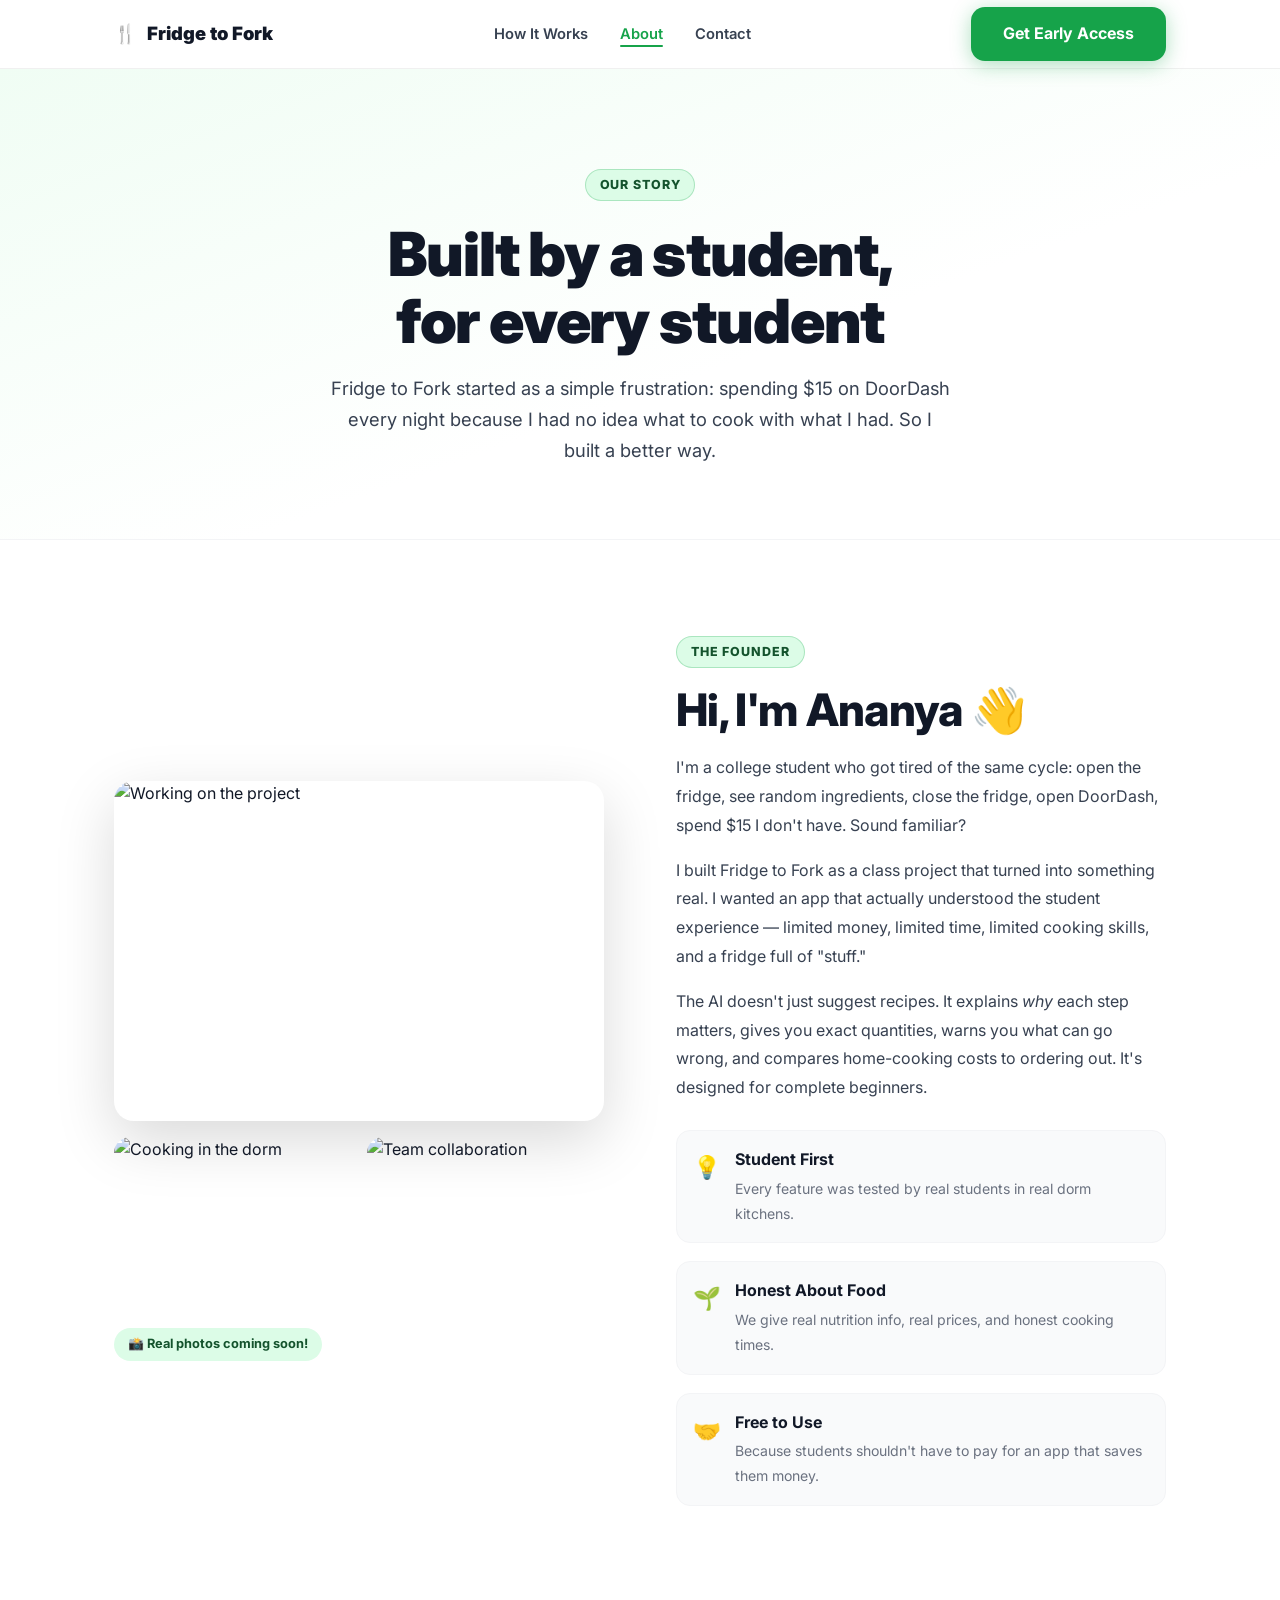
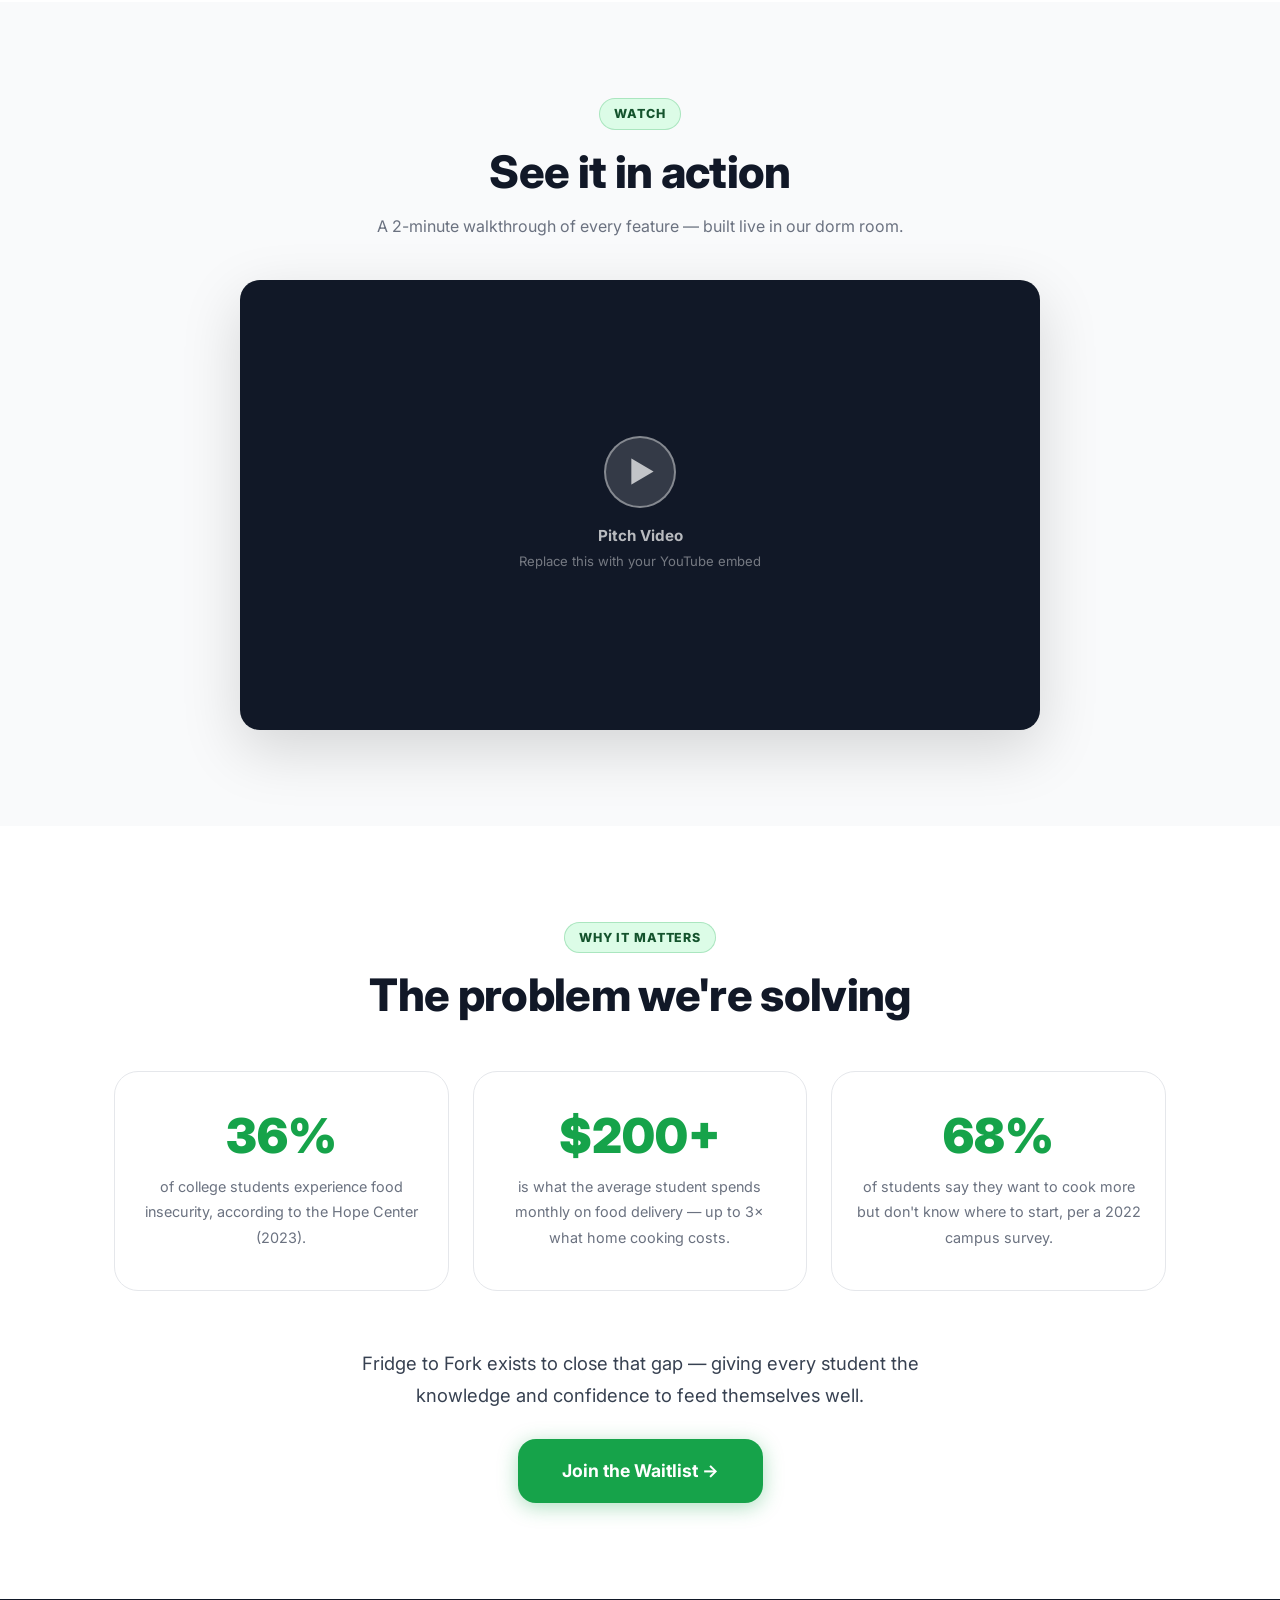
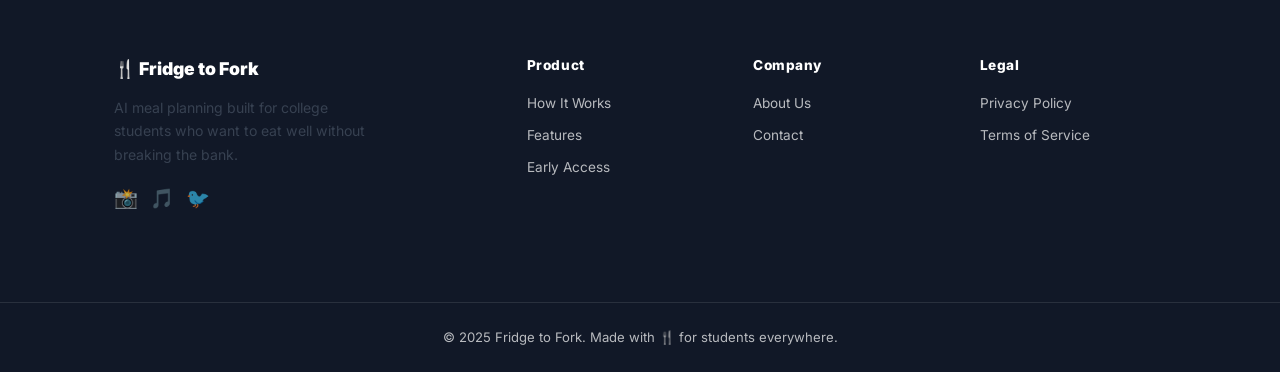
==== about.html @ a8fdd5b1 "Add files via upload" ====
<!DOCTYPE html>
<html lang="en">
<head>
  <meta charset="UTF-8" />
  <meta name="viewport" content="width=device-width, initial-scale=1.0" />
  <title>About — Fridge to Fork</title>
  <meta name="description" content="Meet the student behind Fridge to Fork — the AI meal planner built out of necessity." />
  <link rel="preconnect" href="https://fonts.googleapis.com" />
  <link rel="preconnect" href="https://fonts.gstatic.com" crossorigin />
  <link href="https://fonts.googleapis.com/css2?family=Inter:wght@400;500;600;700;800;900&display=swap" rel="stylesheet" />
  <link rel="stylesheet" href="styles.css" />
</head>
<body>

  <!-- ── Navigation ── -->
  <nav class="nav" id="nav">
    <div class="container nav-inner">
      <a href="index.html" class="nav-logo">
        🍴 <span>Fridge to Fork</span>
      </a>
      <ul class="nav-links">
        <li><a href="how-it-works.html">How It Works</a></li>
        <li><a href="about.html" class="active">About</a></li>
        <li><a href="contact.html">Contact</a></li>
      </ul>
      <a href="index.html#waitlist" class="btn btn-primary nav-cta">Get Early Access</a>
      <button class="nav-hamburger" id="hamburger" aria-label="Menu">
        <span></span><span></span><span></span>
      </button>
    </div>
    <div class="nav-mobile" id="navMobile">
      <a href="how-it-works.html">How It Works</a>
      <a href="about.html">About</a>
      <a href="contact.html">Contact</a>
      <a href="index.html#waitlist" class="btn btn-primary" style="margin-top:8px">Get Early Access</a>
    </div>
  </nav>

  <!-- ── About Hero ── -->
  <section class="page-hero">
    <div class="container page-hero-inner fade-in">
      <div class="badge">Our Story</div>
      <h1>Built by a student,<br>for every student</h1>
      <p class="hero-sub" style="max-width:620px;margin:0 auto">
        Fridge to Fork started as a simple frustration: spending $15 on DoorDash every night because I had no idea what to cook with what I had. So I built a better way.
      </p>
    </div>
  </section>

  <!-- ── Founder Section ── -->
  <section class="section">
    <div class="container">
      <div class="about-founder-grid">
        <div class="about-photos-stack fade-in">
          <!-- Replace these src values with your actual photos -->
          <div class="photo-stack-main">
            <img
              src="https://images.unsplash.com/photo-1543269865-cbf427effbad?w=600&q=80"
              alt="Working on the project"
              class="photo-stack-img photo-main"
            />
          </div>
          <div class="photo-stack-secondary">
            <img
              src="https://images.unsplash.com/photo-1498837167922-ddd27525d352?w=400&q=80"
              alt="Cooking in the dorm"
              class="photo-stack-img photo-sec photo-sec-1"
            />
            <img
              src="https://images.unsplash.com/photo-1522071820081-009f0129c71c?w=400&q=80"
              alt="Team collaboration"
              class="photo-stack-img photo-sec photo-sec-2"
            />
          </div>
          <div class="photo-float-badge">
            📸 Real photos coming soon!
          </div>
        </div>
        <div class="about-founder-text fade-in" style="animation-delay:.1s">
          <div class="badge">The Founder</div>
          <h2>Hi, I'm Ananya 👋</h2>
          <p>
            I'm a college student who got tired of the same cycle: open the fridge, see random ingredients, close the fridge, open DoorDash, spend $15 I don't have. Sound familiar?
          </p>
          <p style="margin-top:16px">
            I built Fridge to Fork as a class project that turned into something real. I wanted an app that actually understood the student experience — limited money, limited time, limited cooking skills, and a fridge full of "stuff."
          </p>
          <p style="margin-top:16px">
            The AI doesn't just suggest recipes. It explains <em>why</em> each step matters, gives you exact quantities, warns you what can go wrong, and compares home-cooking costs to ordering out. It's designed for complete beginners.
          </p>
          <div class="founder-values">
            <div class="founder-val">
              <span class="val-icon">💡</span>
              <div>
                <strong>Student First</strong>
                <p>Every feature was tested by real students in real dorm kitchens.</p>
              </div>
            </div>
            <div class="founder-val">
              <span class="val-icon">🌱</span>
              <div>
                <strong>Honest About Food</strong>
                <p>We give real nutrition info, real prices, and honest cooking times.</p>
              </div>
            </div>
            <div class="founder-val">
              <span class="val-icon">🤝</span>
              <div>
                <strong>Free to Use</strong>
                <p>Because students shouldn't have to pay for an app that saves them money.</p>
              </div>
            </div>
          </div>
        </div>
      </div>
    </div>
  </section>

  <!-- ── Pitch Video ── -->
  <section class="section" style="background:var(--gray-50)">
    <div class="container">
      <div class="section-header fade-in">
        <div class="badge">Watch</div>
        <h2>See it in action</h2>
        <p>A 2-minute walkthrough of every feature — built live in our dorm room.</p>
      </div>
      <div class="video-embed-wrap fade-in" style="animation-delay:.1s">
        <!-- Replace with your actual YouTube/Vimeo embed URL -->
        <div class="video-placeholder">
          <div class="video-play-btn">▶</div>
          <div class="video-placeholder-text">
            <strong>Pitch Video</strong><br>
            <span>Replace this with your YouTube embed</span>
          </div>
          <!-- To use a real YouTube video, replace the div above with:
          <iframe
            src="https://www.youtube.com/embed/YOUR_VIDEO_ID"
            title="Fridge to Fork Demo"
            frameborder="0"
            allow="accelerometer; autoplay; clipboard-write; encrypted-media; gyroscope; picture-in-picture"
            allowfullscreen>
          </iframe>
          -->
        </div>
      </div>
    </div>
  </section>

  <!-- ── Mission ── -->
  <section class="section">
    <div class="container">
      <div class="section-header fade-in">
        <div class="badge">Why It Matters</div>
        <h2>The problem we're solving</h2>
      </div>
      <div class="mission-grid">
        <div class="mission-stat fade-in" style="animation-delay:.05s">
          <div class="mission-stat-num">36%</div>
          <p>of college students experience food insecurity, according to the Hope Center (2023).</p>
        </div>
        <div class="mission-stat fade-in" style="animation-delay:.1s">
          <div class="mission-stat-num">$200+</div>
          <p>is what the average student spends monthly on food delivery — up to 3× what home cooking costs.</p>
        </div>
        <div class="mission-stat fade-in" style="animation-delay:.15s">
          <div class="mission-stat-num">68%</div>
          <p>of students say they want to cook more but don't know where to start, per a 2022 campus survey.</p>
        </div>
      </div>
      <div class="mission-cta fade-in" style="margin-top:56px;text-align:center">
        <p style="font-size:1.15rem;max-width:580px;margin:0 auto 28px">
          Fridge to Fork exists to close that gap — giving every student the knowledge and confidence to feed themselves well.
        </p>
        <a href="index.html#waitlist" class="btn btn-primary btn-lg">Join the Waitlist →</a>
      </div>
    </div>
  </section>

  <!-- ── Footer ── -->
  <footer class="footer">
    <div class="container footer-inner">
      <div class="footer-brand">
        <div class="footer-logo">🍴 Fridge to Fork</div>
        <p>AI meal planning built for college students who want to eat well without breaking the bank.</p>
        <div class="footer-socials">
          <a href="#" aria-label="Instagram">📸</a>
          <a href="#" aria-label="TikTok">🎵</a>
          <a href="#" aria-label="Twitter">🐦</a>
        </div>
      </div>
      <div class="footer-col">
        <div class="footer-col-title">Product</div>
        <a href="how-it-works.html">How It Works</a>
        <a href="index.html#features">Features</a>
        <a href="index.html#waitlist">Early Access</a>
      </div>
      <div class="footer-col">
        <div class="footer-col-title">Company</div>
        <a href="about.html">About Us</a>
        <a href="contact.html">Contact</a>
      </div>
      <div class="footer-col">
        <div class="footer-col-title">Legal</div>
        <a href="#">Privacy Policy</a>
        <a href="#">Terms of Service</a>
      </div>
    </div>
    <div class="footer-bottom">
      <div class="container">
        © 2025 Fridge to Fork. Made with 🍴 for students everywhere.
      </div>
    </div>
  </footer>

  <script src="app.js"></script>
</body>
</html>
---- styles.css ----
/* ============================================================
   Fridge to Fork — Marketing Site Styles
   ============================================================ */

:root {
  --green:      #16a34a;
  --green-dark: #14532d;
  --green-light:#dcfce7;
  --amber:      #f59e0b;
  --amber-light:#fef3c7;
  --gray-50:    #f9fafb;
  --gray-100:   #f3f4f6;
  --gray-200:   #e5e7eb;
  --gray-500:   #6b7280;
  --gray-700:   #374151;
  --gray-900:   #111827;
  --white:      #ffffff;
  --shadow:     0 4px 20px rgba(0,0,0,.08);
  --shadow-lg:  0 8px 40px rgba(0,0,0,.12);
  --radius:     16px;
  --radius-lg:  24px;
  --font:       'Inter', system-ui, -apple-system, sans-serif;
}

/* ── Reset ── */
*, *::before, *::after { box-sizing: border-box; margin: 0; padding: 0; }
html { scroll-behavior: smooth; }
body {
  font-family: var(--font);
  color: var(--gray-900);
  background: var(--white);
  line-height: 1.6;
  -webkit-font-smoothing: antialiased;
}
img { max-width: 100%; display: block; }
a  { color: inherit; text-decoration: none; }
button, input, textarea, select {
  font-family: inherit;
  font-size: inherit;
  outline: none;
}

/* ── Typography ── */
h1 { font-size: clamp(2.2rem, 5vw, 3.8rem); font-weight: 900; line-height: 1.1; letter-spacing: -.02em; }
h2 { font-size: clamp(1.7rem, 3.5vw, 2.8rem); font-weight: 800; line-height: 1.2; letter-spacing: -.015em; }
h3 { font-size: 1.35rem; font-weight: 700; }
p  { color: var(--gray-700); line-height: 1.75; }

/* ── Layout ── */
.container { max-width: 1100px; margin: 0 auto; padding: 0 24px; }
.section    { padding: 96px 0; }
.section-sm { padding: 64px 0; }

/* ── Badges ── */
.badge {
  display: inline-flex; align-items: center; gap: 6px;
  background: var(--green-light); color: var(--green-dark);
  font-size: .78rem; font-weight: 800; letter-spacing: .07em; text-transform: uppercase;
  padding: 5px 14px; border-radius: 99px;
  border: 1.5px solid rgba(22,163,74,.25);
}

/* ── Buttons ── */
.btn {
  display: inline-flex; align-items: center; justify-content: center; gap: 8px;
  font-weight: 700; border-radius: 14px; cursor: pointer;
  transition: all .2s cubic-bezier(.34,1.2,.64,1);
  border: none; text-decoration: none;
}
.btn-primary {
  background: var(--green); color: #fff;
  padding: 14px 32px; font-size: 1rem;
  box-shadow: 0 4px 20px rgba(22,163,74,.35);
}
.btn-primary:hover { background: #15803d; transform: translateY(-2px); box-shadow: 0 8px 30px rgba(22,163,74,.45); }
.btn-outline {
  background: transparent; color: var(--green);
  border: 2px solid var(--green);
  padding: 12px 28px; font-size: .95rem;
}
.btn-outline:hover { background: var(--green); color: #fff; transform: translateY(-2px); }
.btn-amber {
  background: var(--amber); color: #78350f;
  padding: 16px 36px; font-size: 1.05rem;
  box-shadow: 0 4px 20px rgba(245,158,11,.35);
}
.btn-amber:hover { background: #d97706; color: #fff; transform: translateY(-2px); box-shadow: 0 8px 30px rgba(245,158,11,.45); }
.btn-lg { padding: 18px 44px; font-size: 1.1rem; border-radius: 18px; }

/* ============================================================
   NAV
   ============================================================ */
nav {
  position: sticky; top: 0; z-index: 100;
  background: rgba(255,255,255,.92);
  backdrop-filter: blur(20px); -webkit-backdrop-filter: blur(20px);
  border-bottom: 1px solid rgba(0,0,0,.06);
}
.nav-inner {
  display: flex; align-items: center; justify-content: space-between;
  height: 68px; padding: 0 24px; max-width: 1100px; margin: 0 auto;
}
.nav-logo {
  display: flex; align-items: center; gap: 10px;
  font-weight: 900; font-size: 1.15rem; color: var(--gray-900);
}
.nav-logo-icon {
  width: 36px; height: 36px; border-radius: 10px;
  background: linear-gradient(135deg, #16a34a, #22c55e);
  display: flex; align-items: center; justify-content: center;
  font-size: 1.1rem; box-shadow: 0 2px 10px rgba(22,163,74,.3);
}
.nav-links {
  display: flex; align-items: center; gap: 32px; list-style: none;
}
.nav-links a {
  font-size: .92rem; font-weight: 600; color: var(--gray-700);
  transition: color .15s; position: relative;
}
.nav-links a:hover, .nav-links a.active { color: var(--green); }
.nav-links a.active::after {
  content: ''; position: absolute; bottom: -4px; left: 0; right: 0;
  height: 2px; background: var(--green); border-radius: 99px;
}
.nav-cta { display: flex; align-items: center; gap: 12px; }
.nav-hamburger { display: none; background: none; border: none; cursor: pointer; padding: 4px; }

@media (max-width: 768px) {
  .nav-links { display: none; }
  .nav-hamburger { display: block; }
  .nav-links.open {
    display: flex; flex-direction: column; align-items: flex-start;
    position: absolute; top: 68px; left: 0; right: 0;
    background: var(--white); border-bottom: 1px solid var(--gray-200);
    padding: 16px 24px 24px; gap: 20px;
    box-shadow: 0 8px 24px rgba(0,0,0,.08);
  }
  .nav-cta .btn { display: none; }
}

/* ============================================================
   HERO
   ============================================================ */
.hero {
  background: linear-gradient(160deg, #f0fdf4 0%, #ffffff 50%, #fef9c3 100%);
  padding: 100px 0 80px;
  overflow: hidden;
  position: relative;
}
.hero::before {
  content: '';
  position: absolute; inset: 0;
  background: radial-gradient(ellipse at 70% 0%, rgba(22,163,74,.06) 0%, transparent 60%),
              radial-gradient(ellipse at 20% 100%, rgba(245,158,11,.05) 0%, transparent 60%);
}
.hero-inner {
  display: grid; grid-template-columns: 1fr 1fr;
  align-items: center; gap: 60px;
  position: relative;
}
.hero-badge { margin-bottom: 20px; }
.hero-title { margin-bottom: 22px; }
.hero-title span { color: var(--green); position: relative; }
.hero-title span::after {
  content: '';
  position: absolute; bottom: 2px; left: 0; right: 0;
  height: 6px; background: rgba(22,163,74,.18); border-radius: 3px;
  z-index: -1;
}
.hero-sub {
  font-size: 1.15rem; color: var(--gray-700);
  max-width: 480px; margin-bottom: 36px; line-height: 1.7;
}
.hero-actions { display: flex; align-items: center; gap: 14px; flex-wrap: wrap; }
.hero-social-proof {
  display: flex; align-items: center; gap: 12px;
  margin-top: 36px; color: var(--gray-500); font-size: .88rem; font-weight: 600;
}
.avatars { display: flex; }
.avatars span {
  width: 32px; height: 32px; border-radius: 50%;
  border: 2px solid #fff;
  background: var(--green-light);
  display: flex; align-items: center; justify-content: center;
  font-size: .75rem; font-weight: 800; color: var(--green-dark);
  margin-right: -8px;
}

.hero-visual {
  position: relative; display: flex; justify-content: center;
}
.hero-phone-mockup {
  width: 280px;
  background: var(--gray-900);
  border-radius: 40px;
  padding: 8px;
  box-shadow: 0 30px 80px rgba(0,0,0,.25), 0 0 0 1px rgba(255,255,255,.05);
  position: relative;
}
.hero-phone-screen {
  background: linear-gradient(160deg, #f0fdf4, #ffffff);
  border-radius: 34px;
  overflow: hidden;
  aspect-ratio: 9/19;
  display: flex; flex-direction: column;
}
.phone-header {
  background: linear-gradient(135deg, #14532d, #16a34a);
  padding: 20px 16px 14px;
  color: #fff;
}
.phone-header-title { font-size: .75rem; font-weight: 900; margin-bottom: 4px; }
.phone-header-sub   { font-size: .6rem; opacity: .8; }
.phone-search {
  background: rgba(255,255,255,.15); border-radius: 8px;
  padding: 7px 12px; margin-top: 10px;
  font-size: .6rem; color: rgba(255,255,255,.7);
  display: flex; align-items: center; gap: 6px;
}
.phone-cards { padding: 10px 8px; flex: 1; display: flex; flex-direction: column; gap: 8px; overflow: hidden; }
.phone-card {
  background: #fff; border-radius: 12px;
  box-shadow: 0 2px 8px rgba(0,0,0,.08);
  overflow: hidden; display: flex;
}
.phone-card-img {
  width: 60px; height: 60px; flex-shrink: 0;
  background: linear-gradient(135deg, #dcfce7, #bbf7d0);
  display: flex; align-items: center; justify-content: center;
  font-size: 1.6rem;
}
.phone-card-body { padding: 8px 10px; }
.phone-card-title { font-size: .62rem; font-weight: 800; margin-bottom: 3px; }
.phone-card-meta  { font-size: .54rem; color: var(--gray-500); }
.phone-card-chips { display: flex; gap: 3px; margin-top: 4px; }
.phone-chip {
  background: var(--green-light); color: var(--green-dark);
  font-size: .48rem; font-weight: 800; padding: 2px 5px; border-radius: 4px;
}

.hero-float-badge {
  position: absolute; background: #fff;
  border-radius: 14px; padding: 10px 14px;
  box-shadow: var(--shadow-lg);
  font-size: .78rem; font-weight: 700;
  display: flex; align-items: center; gap: 8px;
  animation: floatBob 3s ease-in-out infinite;
}
.hero-float-badge.top-right { top: 20px; right: -20px; animation-delay: 0s; }
.hero-float-badge.bottom-left { bottom: 40px; left: -30px; animation-delay: 1.5s; }
.float-icon { font-size: 1.1rem; }
@keyframes floatBob {
  0%,100% { transform: translateY(0); }
  50% { transform: translateY(-8px); }
}

@media (max-width: 860px) {
  .hero-inner { grid-template-columns: 1fr; text-align: center; }
  .hero-sub { max-width: 100%; }
  .hero-actions { justify-content: center; }
  .hero-social-proof { justify-content: center; }
  .hero-visual { order: -1; }
  .hero-float-badge.top-right { right: 10px; }
  .hero-float-badge.bottom-left { left: 10px; }
}

/* ============================================================
   STATS STRIP
   ============================================================ */
.stats-strip {
  background: var(--gray-900);
  padding: 28px 0;
}
.stats-inner {
  display: grid; grid-template-columns: repeat(4, 1fr);
  gap: 0; text-align: center;
}
.stat-item { padding: 8px 20px; }
.stat-item + .stat-item { border-left: 1px solid rgba(255,255,255,.1); }
.stat-num { font-size: 2rem; font-weight: 900; color: #fff; display: block; line-height: 1; }
.stat-label { font-size: .78rem; color: rgba(255,255,255,.55); font-weight: 600; margin-top: 4px; display: block; }
.stat-green { color: #4ade80; }
@media (max-width: 640px) {
  .stats-inner { grid-template-columns: 1fr 1fr; }
  .stat-item:nth-child(3) { border-left: none; }
}

/* ============================================================
   FEATURES
   ============================================================ */
.features-grid {
  display: grid; grid-template-columns: repeat(3, 1fr);
  gap: 24px; margin-top: 56px;
}
.feature-card {
  background: var(--white); border-radius: var(--radius-lg);
  padding: 32px; border: 1.5px solid var(--gray-200);
  transition: all .2s cubic-bezier(.34,1.1,.64,1);
}
.feature-card:hover {
  border-color: var(--green); transform: translateY(-4px);
  box-shadow: 0 12px 40px rgba(22,163,74,.12);
}
.feature-icon {
  width: 54px; height: 54px; border-radius: 16px;
  background: var(--green-light); display: flex; align-items: center; justify-content: center;
  font-size: 1.5rem; margin-bottom: 20px;
}
.feature-title { font-size: 1.05rem; font-weight: 800; margin-bottom: 10px; }
.feature-desc  { font-size: .9rem; color: var(--gray-500); line-height: 1.65; }

@media (max-width: 860px) { .features-grid { grid-template-columns: 1fr 1fr; } }
@media (max-width: 560px) { .features-grid { grid-template-columns: 1fr; } }

/* ============================================================
   EMAIL CAPTURE
   ============================================================ */
.email-capture {
  background: linear-gradient(135deg, #14532d 0%, #16a34a 50%, #22c55e 100%);
  border-radius: 28px; padding: 64px 56px;
  text-align: center; position: relative; overflow: hidden;
  box-shadow: 0 20px 60px rgba(22,163,74,.35);
}
.email-capture::before {
  content: ''; position: absolute; inset: 0;
  background: radial-gradient(ellipse at 30% 0%, rgba(255,255,255,.12) 0%, transparent 60%),
              radial-gradient(ellipse at 80% 100%, rgba(255,255,255,.06) 0%, transparent 60%);
}
.email-capture > * { position: relative; }
.email-capture h2 { color: #fff; margin-bottom: 12px; }
.email-capture p  { color: rgba(255,255,255,.8); margin-bottom: 36px; font-size: 1rem; }
.email-form {
  display: flex; gap: 12px; max-width: 520px; margin: 0 auto;
  flex-wrap: wrap; justify-content: center;
}
.email-form input {
  flex: 1; min-width: 200px;
  background: rgba(255,255,255,.15); border: 1.5px solid rgba(255,255,255,.3);
  color: #fff; border-radius: 14px; padding: 14px 20px;
  font-size: .95rem; font-weight: 500;
  transition: all .2s;
}
.email-form input::placeholder { color: rgba(255,255,255,.55); }
.email-form input:focus { background: rgba(255,255,255,.2); border-color: rgba(255,255,255,.6); }
.email-form .btn-amber { min-width: 140px; }
.email-success {
  display: none; align-items: center; justify-content: center; gap: 10px;
  background: rgba(255,255,255,.15); border-radius: 14px;
  padding: 18px 28px; margin-top: 16px; color: #fff; font-weight: 700;
}
.email-success.show { display: flex; }
.email-trust {
  display: flex; align-items: center; justify-content: center; gap: 6px;
  margin-top: 16px; color: rgba(255,255,255,.6); font-size: .82rem;
}
@media (max-width: 640px) {
  .email-capture { padding: 44px 28px; border-radius: 20px; }
}

/* ============================================================
   TESTIMONIALS
   ============================================================ */
.testimonials-grid {
  display: grid; grid-template-columns: repeat(3, 1fr);
  gap: 24px; margin-top: 56px;
}
.testimonial-card {
  background: var(--white); border-radius: var(--radius-lg);
  padding: 28px; border: 1.5px solid var(--gray-200);
}
.stars { font-size: .9rem; margin-bottom: 14px; }
.testimonial-text { font-size: .92rem; color: var(--gray-700); line-height: 1.7; margin-bottom: 20px; font-style: italic; }
.testimonial-author { display: flex; align-items: center; gap: 12px; }
.author-avatar {
  width: 40px; height: 40px; border-radius: 50%;
  background: var(--green-light); display: flex; align-items: center; justify-content: center;
  font-size: .9rem; font-weight: 800; color: var(--green-dark); flex-shrink: 0;
}
.author-name { font-weight: 700; font-size: .88rem; }
.author-meta { font-size: .78rem; color: var(--gray-500); }

@media (max-width: 860px) { .testimonials-grid { grid-template-columns: 1fr 1fr; } }
@media (max-width: 560px) { .testimonials-grid { grid-template-columns: 1fr; } }

/* ============================================================
   ABOUT PAGE
   ============================================================ */
.about-hero {
  background: linear-gradient(160deg, var(--green-light) 0%, #ffffff 60%);
  padding: 80px 0 60px;
}
.about-grid {
  display: grid; grid-template-columns: 1fr 1fr;
  gap: 64px; align-items: center;
}
.about-photo-stack { position: relative; height: 500px; }
.about-photo {
  position: absolute; border-radius: 20px;
  object-fit: cover; border: 4px solid #fff;
  box-shadow: var(--shadow-lg);
}
.photo-main   { width: 260px; height: 340px; top: 0; left: 20px; z-index: 2; }
.photo-second { width: 200px; height: 260px; bottom: 0; right: 20px; z-index: 3; border: 4px solid #fff; }
.photo-third  { width: 160px; height: 180px; top: 60px; right: -10px; z-index: 1; filter: brightness(.9); }
.photo-placeholder {
  background: linear-gradient(135deg, var(--green-light), #bbf7d0);
  display: flex; flex-direction: column; align-items: center; justify-content: center;
  gap: 8px; color: var(--green-dark); font-weight: 700; font-size: .8rem; text-align: center;
}
.photo-placeholder .photo-icon { font-size: 2.5rem; }
.about-content h1 { margin-bottom: 16px; }
.about-content .sub { font-size: 1.1rem; color: var(--gray-500); margin-bottom: 28px; }
.about-content p  { margin-bottom: 18px; color: var(--gray-700); }
.about-chips  { display: flex; flex-wrap: wrap; gap: 10px; margin: 28px 0; }
.about-chip {
  background: var(--gray-100); color: var(--gray-700);
  font-size: .82rem; font-weight: 700; padding: 7px 16px; border-radius: 99px;
}

.video-section { padding: 80px 0; background: var(--gray-50); }
.video-label { text-align: center; margin-bottom: 40px; }
.video-wrapper {
  max-width: 800px; margin: 0 auto;
  border-radius: 20px; overflow: hidden;
  box-shadow: 0 20px 60px rgba(0,0,0,.15);
  aspect-ratio: 16/9; background: var(--gray-900);
  position: relative;
}
.video-wrapper iframe { width: 100%; height: 100%; border: none; }
.video-placeholder {
  position: absolute; inset: 0;
  display: flex; flex-direction: column; align-items: center; justify-content: center;
  gap: 16px; color: rgba(255,255,255,.7);
}
.video-play { font-size: 4rem; }
.video-placeholder p { font-size: 1rem; font-weight: 600; }

.mission-grid {
  display: grid; grid-template-columns: repeat(3, 1fr);
  gap: 24px; margin-top: 56px;
}
.mission-card {
  text-align: center; padding: 36px 24px;
  border: 1.5px solid var(--gray-200); border-radius: var(--radius-lg);
}
.mission-icon { font-size: 2.5rem; margin-bottom: 16px; }
.mission-card h3 { margin-bottom: 10px; }
.mission-card p { font-size: .9rem; color: var(--gray-500); }

@media (max-width: 860px) {
  .about-grid { grid-template-columns: 1fr; }
  .about-photo-stack { height: 300px; }
  .photo-main   { width: 180px; height: 240px; left: 0; }
  .photo-second { width: 150px; height: 190px; right: 0; }
  .photo-third  { display: none; }
  .mission-grid { grid-template-columns: 1fr 1fr; }
}
@media (max-width: 560px) { .mission-grid { grid-template-columns: 1fr; } }

/* ============================================================
   HOW IT WORKS
   ============================================================ */
.how-hero {
  background: linear-gradient(160deg, #eff6ff 0%, #fff 60%);
  padding: 80px 0 60px; text-align: center;
}
.steps-section { padding: 80px 0; }
.steps-list { margin-top: 60px; display: flex; flex-direction: column; gap: 0; }
.step-row {
  display: grid; grid-template-columns: 1fr 80px 1fr;
  align-items: center; gap: 32px; margin-bottom: 60px;
}
.step-row.reverse .step-content { order: 3; }
.step-row.reverse .step-visual  { order: 1; }
.step-row.reverse .step-num-col { order: 2; }
.step-num-col { display: flex; flex-direction: column; align-items: center; gap: 0; }
.step-num {
  width: 64px; height: 64px; border-radius: 50%;
  background: linear-gradient(135deg, #14532d, #16a34a);
  color: #fff; font-size: 1.4rem; font-weight: 900;
  display: flex; align-items: center; justify-content: center;
  box-shadow: 0 4px 20px rgba(22,163,74,.35); flex-shrink: 0;
}
.step-line { width: 2px; flex: 1; min-height: 60px; background: var(--gray-200); margin: 8px 0; }
.step-content { padding: 20px 0; }
.step-content .badge { margin-bottom: 16px; }
.step-content h3 { font-size: 1.5rem; margin-bottom: 12px; }
.step-content p  { color: var(--gray-500); line-height: 1.75; }
.step-visual {
  border-radius: var(--radius-lg); overflow: hidden;
  box-shadow: var(--shadow-lg); background: var(--gray-100);
  aspect-ratio: 4/3; display: flex; align-items: center; justify-content: center;
  font-size: 4rem; color: var(--gray-300);
  border: 1.5px solid var(--gray-200);
}

.demo-section { background: var(--gray-50); padding: 80px 0; }
.demo-box {
  max-width: 760px; margin: 48px auto 0;
  background: #fff; border-radius: 24px;
  box-shadow: var(--shadow-lg); border: 1.5px solid var(--gray-200);
  overflow: hidden;
}
.demo-header {
  background: linear-gradient(135deg, #14532d, #16a34a);
  padding: 20px 28px; color: #fff;
  display: flex; align-items: center; justify-content: space-between;
}
.demo-header-title { font-weight: 800; font-size: 1rem; }
.demo-header-sub   { font-size: .8rem; opacity: .8; }
.demo-body { padding: 28px; }
.demo-ing-area {
  display: flex; flex-wrap: wrap; gap: 8px;
  background: var(--gray-50); border: 1.5px solid var(--gray-200);
  border-radius: 14px; padding: 14px; min-height: 80px; margin-bottom: 16px;
}
.demo-ing-chip {
  background: #fff; border: 1.5px solid var(--green-light);
  color: var(--green-dark); font-size: .82rem; font-weight: 700;
  padding: 5px 12px; border-radius: 8px;
  display: flex; align-items: center; gap: 6px;
}
.demo-ing-input {
  display: flex; gap: 10px; margin-bottom: 20px;
}
.demo-ing-input input {
  flex: 1; border: 1.5px solid var(--gray-200); border-radius: 12px;
  padding: 12px 16px; font-size: .9rem; color: var(--gray-900);
  transition: border-color .2s;
}
.demo-ing-input input:focus { border-color: var(--green); }
.demo-ing-input button {
  background: var(--green); color: #fff; border: none; border-radius: 12px;
  padding: 12px 20px; font-weight: 700; cursor: pointer; transition: background .15s;
}
.demo-ing-input button:hover { background: #15803d; }
.demo-generate-btn {
  width: 100%; background: linear-gradient(135deg, #14532d, #16a34a);
  color: #fff; border: none; border-radius: 14px;
  padding: 16px; font-size: 1rem; font-weight: 800; cursor: pointer;
  transition: all .2s; margin-bottom: 20px;
  display: flex; align-items: center; justify-content: center; gap: 8px;
}
.demo-generate-btn:hover { transform: translateY(-2px); box-shadow: 0 8px 24px rgba(22,163,74,.35); }
.demo-result {
  display: none; border-radius: 14px; border: 1.5px solid var(--green-light);
  background: var(--green-light); padding: 18px 20px;
}
.demo-result.show { display: block; }
.demo-result-title { font-weight: 800; color: var(--green-dark); margin-bottom: 8px; }
.demo-result-body  { font-size: .88rem; color: var(--gray-700); line-height: 1.7; }
.demo-disclaimer {
  text-align: center; margin-top: 16px;
  font-size: .78rem; color: var(--gray-500); font-style: italic;
}

@media (max-width: 768px) {
  .step-row { grid-template-columns: 1fr; }
  .step-num-col { flex-direction: row; align-items: center; gap: 16px; }
  .step-line { display: none; }
  .step-row.reverse .step-content { order: unset; }
  .step-row.reverse .step-visual  { order: unset; }
  .step-row.reverse .step-num-col { order: unset; }
}

/* ============================================================
   CONTACT
   ============================================================ */
.contact-hero {
  background: linear-gradient(160deg, var(--amber-light) 0%, #fff 60%);
  padding: 80px 0 60px; text-align: center;
}
.contact-grid {
  display: grid; grid-template-columns: 1fr 1fr;
  gap: 56px; align-items: flex-start; padding: 80px 0;
}
.contact-info h3 { margin-bottom: 16px; }
.contact-info p  { color: var(--gray-500); margin-bottom: 32px; }
.contact-items   { display: flex; flex-direction: column; gap: 20px; }
.contact-item {
  display: flex; align-items: flex-start; gap: 16px;
  padding: 20px; border: 1.5px solid var(--gray-200);
  border-radius: var(--radius); transition: border-color .15s;
}
.contact-item:hover { border-color: var(--green); }
.contact-item-icon {
  width: 44px; height: 44px; border-radius: 12px;
  background: var(--green-light); display: flex; align-items: center; justify-content: center;
  font-size: 1.2rem; flex-shrink: 0;
}
.contact-item-label { font-size: .75rem; font-weight: 800; text-transform: uppercase; letter-spacing: .06em; color: var(--gray-500); }
.contact-item-value { font-weight: 700; margin-top: 3px; }

.contact-form-box {
  background: var(--white); border-radius: 24px;
  padding: 40px; border: 1.5px solid var(--gray-200);
  box-shadow: var(--shadow);
}
.contact-form-box h3 { margin-bottom: 28px; }
.form-group { margin-bottom: 20px; }
.form-group label {
  display: block; font-size: .82rem; font-weight: 700;
  color: var(--gray-700); margin-bottom: 7px;
}
.form-group input,
.form-group textarea,
.form-group select {
  width: 100%; border: 1.5px solid var(--gray-200);
  border-radius: 12px; padding: 13px 16px;
  font-size: .92rem; color: var(--gray-900);
  transition: border-color .2s, box-shadow .2s;
  background: #fff;
}
.form-group input:focus,
.form-group textarea:focus,
.form-group select:focus {
  border-color: var(--green);
  box-shadow: 0 0 0 3px rgba(22,163,74,.1);
}
.form-group textarea { resize: vertical; min-height: 130px; }
.form-row { display: grid; grid-template-columns: 1fr 1fr; gap: 16px; }
.form-submit { width: 100%; }
.contact-success {
  display: none; text-align: center; padding: 20px;
  background: var(--green-light); border-radius: 14px;
  margin-top: 16px; color: var(--green-dark); font-weight: 700;
}
.contact-success.show { display: block; }

@media (max-width: 860px) {
  .contact-grid { grid-template-columns: 1fr; gap: 40px; }
  .form-row { grid-template-columns: 1fr; }
}

/* ============================================================
   SECTION TITLES
   ============================================================ */
.section-title {
  text-align: center;
}
.section-title .badge { margin-bottom: 16px; }
.section-title h2 { margin-bottom: 14px; }
.section-title p {
  font-size: 1.05rem; color: var(--gray-500);
  max-width: 560px; margin: 0 auto;
}

/* ============================================================
   FOOTER
   ============================================================ */
footer {
  background: var(--gray-900); color: rgba(255,255,255,.7);
  padding: 56px 0 32px;
}
.footer-inner {
  display: grid; grid-template-columns: 2fr 1fr 1fr 1fr;
  gap: 40px; margin-bottom: 40px;
}
.footer-brand .nav-logo { color: #fff; margin-bottom: 14px; }
.footer-brand p { font-size: .88rem; line-height: 1.7; max-width: 260px; }
.footer-col h4 { color: #fff; font-size: .85rem; font-weight: 800; margin-bottom: 16px; letter-spacing: .04em; }
.footer-col ul { list-style: none; display: flex; flex-direction: column; gap: 10px; }
.footer-col a { font-size: .85rem; transition: color .15s; }
.footer-col a:hover { color: #4ade80; }
.footer-bottom {
  border-top: 1px solid rgba(255,255,255,.1);
  padding-top: 28px;
  display: flex; align-items: center; justify-content: space-between;
  flex-wrap: wrap; gap: 12px;
}
.footer-bottom p { font-size: .82rem; }
.footer-links { display: flex; gap: 24px; }
.footer-links a { font-size: .82rem; transition: color .15s; }
.footer-links a:hover { color: #4ade80; }

@media (max-width: 860px) {
  .footer-inner { grid-template-columns: 1fr 1fr; }
}
@media (max-width: 560px) {
  .footer-inner { grid-template-columns: 1fr; }
  .footer-bottom { flex-direction: column; text-align: center; }
}

/* ============================================================
   UTILITY
   ============================================================ */
.text-center  { text-align: center; }
.text-green   { color: var(--green); }
.text-muted   { color: var(--gray-500); }
.mt-4  { margin-top: 16px; }
.mt-6  { margin-top: 24px; }
.mt-8  { margin-top: 32px; }
.mb-2  { margin-bottom: 8px; }
.mb-4  { margin-bottom: 16px; }
.divider { height: 1px; background: var(--gray-200); margin: 0; }
.tag {
  display: inline-block;
  background: var(--gray-100); color: var(--gray-700);
  font-size: .78rem; font-weight: 700; padding: 4px 12px; border-radius: 99px;
}

/* Fade in on scroll */
.fade-in {
  opacity: 0; transform: translateY(24px);
  transition: opacity .5s ease, transform .5s ease;
}
.fade-in.visible { opacity: 1; transform: translateY(0); }

/* ── Spinner ── */
.spinner {
  width: 20px; height: 20px; border-radius: 50%;
  border: 2.5px solid rgba(255,255,255,.3);
  border-top-color: #fff;
  animation: spin .6s linear infinite;
  display: none;
}
@keyframes spin { to { transform: rotate(360deg); } }
.loading .spinner { display: inline-block; }
.loading .btn-text { display: none; }

/* ============================================================
   NAV — ADDITIONAL
   ============================================================ */
.nav { position: sticky; top: 0; z-index: 100; transition: box-shadow .2s; }
.nav.scrolled { box-shadow: 0 2px 20px rgba(0,0,0,.1); }
.nav-hamburger span {
  display: block; width: 22px; height: 2px;
  background: var(--gray-700); border-radius: 2px;
  margin: 5px 0; transition: all .2s;
}
.nav-hamburger.open span:nth-child(1) { transform: translateY(7px) rotate(45deg); }
.nav-hamburger.open span:nth-child(2) { opacity: 0; }
.nav-hamburger.open span:nth-child(3) { transform: translateY(-7px) rotate(-45deg); }
.nav-mobile {
  display: none; flex-direction: column; gap: 16px;
  padding: 16px 24px 20px; background: #fff;
  border-bottom: 1px solid var(--gray-200);
  box-shadow: 0 8px 24px rgba(0,0,0,.06);
}
.nav-mobile.open { display: flex; }
.nav-mobile a { font-weight: 600; color: var(--gray-700); }

/* ============================================================
   HERO — BROWSER MOCKUP (index.html)
   ============================================================ */
.hero-btns { display: flex; gap: 14px; flex-wrap: wrap; margin-bottom: 32px; }
.hero-highlight { color: var(--green); }
.hero-social-proof {
  display: flex; align-items: center; gap: 12px;
  font-size: .88rem; font-weight: 500; color: var(--gray-500);
}
.hero-avatars { display: flex; }
.hero-avatars img {
  width: 32px; height: 32px; border-radius: 50%;
  border: 2px solid #fff; margin-right: -8px;
  object-fit: cover;
}
.hero-app-mockup {
  background: #fff; border-radius: 16px;
  box-shadow: 0 24px 80px rgba(0,0,0,.18), 0 0 0 1px rgba(0,0,0,.06);
  overflow: hidden; width: 100%; max-width: 420px;
}
.mockup-bar {
  background: #f3f4f6; padding: 10px 16px;
  display: flex; align-items: center; gap: 6px;
}
.mockup-dot {
  width: 10px; height: 10px; border-radius: 50%;
}
.mockup-dot.red    { background: #ef4444; }
.mockup-dot.yellow { background: #f59e0b; }
.mockup-dot.green  { background: #22c55e; }
.mockup-url {
  flex: 1; background: #fff; border-radius: 6px;
  padding: 4px 12px; font-size: .73rem; color: var(--gray-500);
  text-align: center; margin-left: 8px;
}
.mockup-body { padding: 20px; }
.mockup-input-row { display: flex; flex-wrap: wrap; gap: 8px; margin-bottom: 16px; }
.mockup-chip {
  background: var(--green-light); color: var(--green-dark);
  font-size: .78rem; font-weight: 700; padding: 5px 12px;
  border-radius: 99px;
}
.mockup-chip.add {
  background: var(--gray-100); color: var(--gray-500);
  border: 1.5px dashed var(--gray-300);
}
.mockup-cards { display: flex; flex-direction: column; gap: 10px; margin-bottom: 14px; }
.mockup-card {
  display: flex; gap: 12px; align-items: center;
  background: var(--gray-50); border-radius: 12px; padding: 10px 12px;
  border: 1.5px solid var(--gray-200);
}
.mockup-card-img {
  width: 52px; height: 52px; border-radius: 10px; flex-shrink: 0;
  display: flex; align-items: center; justify-content: center;
  font-size: 1.5rem;
}
.mockup-card-title { font-size: .85rem; font-weight: 800; margin-bottom: 3px; }
.mockup-card-meta  { font-size: .72rem; color: var(--gray-500); }
.mockup-generating {
  display: flex; align-items: center; gap: 8px;
  font-size: .8rem; color: var(--gray-500); font-style: italic;
}
.mockup-gen-dot {
  width: 8px; height: 8px; border-radius: 50%;
  background: var(--green); animation: pulse 1.2s ease-in-out infinite;
}
@keyframes pulse { 0%,100% { transform: scale(1); opacity:1; } 50% { transform: scale(1.4); opacity:.6; } }

.hero-float {
  position: absolute; background: #fff; border-radius: 14px;
  padding: 10px 16px; box-shadow: 0 8px 30px rgba(0,0,0,.12);
  font-size: .8rem; font-weight: 700; white-space: nowrap;
}
.hero-float-1 { top: -12px; right: -12px; }
.hero-float-2 { bottom: -12px; left: -12px; }

@media (max-width: 860px) {
  .hero-inner  { grid-template-columns: 1fr; text-align: center; }
  .hero-btns   { justify-content: center; }
  .hero-social-proof { justify-content: center; }
  .hero-visual { display: flex; justify-content: center; }
  .hero-float-1, .hero-float-2 { display: none; }
}

/* ============================================================
   STATS STRIP (fixed class names)
   ============================================================ */
.stat-num { font-size: 2rem; font-weight: 900; color: #fff; line-height: 1; }
.stat-lbl { font-size: .78rem; color: rgba(255,255,255,.55); font-weight: 600; margin-top: 4px; }
.stat-divider { width: 1px; background: rgba(255,255,255,.1); }

/* ============================================================
   FEATURES (fixed class names)
   ============================================================ */
.section-header { text-align: center; margin-bottom: 0; }
.section-header .badge { margin-bottom: 16px; }
.section-header h2 { margin-bottom: 12px; }
.section-header p { font-size: 1rem; color: var(--gray-500); max-width: 540px; margin: 0 auto; }

.feat-card {
  background: var(--white); border-radius: var(--radius-lg);
  padding: 32px; border: 1.5px solid var(--gray-200);
  transition: all .2s cubic-bezier(.34,1.1,.64,1);
}
.feat-card:hover {
  border-color: var(--green); transform: translateY(-4px);
  box-shadow: 0 12px 40px rgba(22,163,74,.12);
}
.feat-icon {
  width: 54px; height: 54px; border-radius: 16px;
  display: flex; align-items: center; justify-content: center;
  font-size: 1.5rem; margin-bottom: 20px;
}
.feat-link { display: inline-block; margin-top: 14px; color: var(--green); font-weight: 700; font-size: .88rem; }
.feat-link:hover { text-decoration: underline; }

/* ============================================================
   HOW STRIP (homepage steps row)
   ============================================================ */
.how-strip { background: var(--gray-50); }
.steps-row {
  display: flex; align-items: flex-start; gap: 0;
  margin-top: 56px; justify-content: center;
}
.step {
  flex: 1; text-align: center; padding: 0 24px;
  position: relative;
}
.step-num {
  width: 44px; height: 44px; border-radius: 50%;
  background: var(--green); color: #fff;
  font-size: 1.1rem; font-weight: 900;
  display: flex; align-items: center; justify-content: center;
  margin: 0 auto 16px;
}
.step-icon { font-size: 2.5rem; margin-bottom: 12px; }
.step h3 { margin-bottom: 8px; }
.step p { font-size: .9rem; color: var(--gray-500); }
.step-arrow {
  font-size: 1.8rem; color: var(--gray-300); padding-top: 20px;
  flex-shrink: 0;
}
@media (max-width: 640px) {
  .steps-row { flex-direction: column; align-items: center; }
  .step-arrow { transform: rotate(90deg); }
}

/* ============================================================
   TESTIMONIALS (fixed class names)
   ============================================================ */
.testi-card {
  background: var(--white); border-radius: var(--radius-lg);
  padding: 28px; border: 1.5px solid var(--gray-200);
}
.testi-stars { color: #f59e0b; font-size: .95rem; margin-bottom: 14px; }
.testi-text { font-size: .92rem; color: var(--gray-700); line-height: 1.7; margin-bottom: 20px; font-style: italic; }
.testi-author { display: flex; align-items: center; gap: 12px; }
.testi-author img { width: 40px; height: 40px; border-radius: 50%; object-fit: cover; }
.testi-name { font-weight: 700; font-size: .88rem; }
.testi-role { font-size: .78rem; color: var(--gray-500); }

/* ============================================================
   WAITLIST SECTION
   ============================================================ */
.waitlist-section {
  background: linear-gradient(135deg, #14532d 0%, #16a34a 60%, #22c55e 100%);
  position: relative; overflow: hidden;
}
.waitlist-section::before {
  content: ''; position: absolute; inset: 0;
  background: radial-gradient(ellipse at 80% 0%, rgba(255,255,255,.1) 0%, transparent 60%);
}
.waitlist-inner {
  display: grid; grid-template-columns: 1fr 1fr;
  gap: 64px; align-items: center;
  position: relative;
}
.waitlist-perks {
  list-style: none; margin-top: 20px; display: flex; flex-direction: column; gap: 8px;
}
.waitlist-perks li { color: rgba(255,255,255,.9); font-weight: 600; font-size: .92rem; }
.waitlist-form-wrap {
  background: #fff; border-radius: 24px;
  padding: 36px; box-shadow: 0 20px 60px rgba(0,0,0,.2);
}
.waitlist-form h3 { margin-bottom: 24px; font-size: 1.3rem; }
.waitlist-success {
  flex-direction: column; align-items: center; text-align: center;
  padding: 20px; gap: 12px;
}
.success-icon { font-size: 3rem; }
.waitlist-success h3 { font-size: 1.3rem; margin-bottom: 8px; }

@media (max-width: 860px) {
  .waitlist-inner { grid-template-columns: 1fr; gap: 40px; }
}

/* ============================================================
   FOOTER (fixed class names)
   ============================================================ */
.footer { background: var(--gray-900); color: rgba(255,255,255,.7); padding: 56px 0 0; }
.footer-inner {
  display: grid; grid-template-columns: 2fr 1fr 1fr 1fr;
  gap: 40px; padding-bottom: 48px;
}
.footer-logo { font-size: 1.1rem; font-weight: 900; color: #fff; margin-bottom: 12px; }
.footer-brand p { font-size: .88rem; line-height: 1.7; max-width: 260px; margin-bottom: 16px; }
.footer-socials { display: flex; gap: 12px; font-size: 1.2rem; }
.footer-socials a { transition: opacity .15s; }
.footer-socials a:hover { opacity: .7; }
.footer-col { display: flex; flex-direction: column; gap: 10px; }
.footer-col-title { color: #fff; font-size: .85rem; font-weight: 800; letter-spacing: .04em; margin-bottom: 6px; }
.footer-col a { font-size: .85rem; transition: color .15s; }
.footer-col a:hover { color: #4ade80; }
.footer-bottom {
  border-top: 1px solid rgba(255,255,255,.1);
  padding: 24px 0;
  font-size: .82rem; text-align: center;
}
@media (max-width: 860px) { .footer-inner { grid-template-columns: 1fr 1fr; } }
@media (max-width: 560px) { .footer-inner { grid-template-columns: 1fr; } }

/* ============================================================
   PAGE HERO (inner pages)
   ============================================================ */
.page-hero {
  background: linear-gradient(160deg, #f0fdf4 0%, #ffffff 60%);
  padding: 100px 0 72px; text-align: center;
  border-bottom: 1px solid var(--gray-100);
}
.page-hero-inner .badge { margin-bottom: 20px; }
.page-hero-inner h1 { margin-bottom: 18px; }

/* ============================================================
   ABOUT PAGE (new components)
   ============================================================ */
.about-founder-grid {
  display: grid; grid-template-columns: 1fr 1fr;
  gap: 72px; align-items: center;
}
.about-photos-stack { position: relative; }
.photo-stack-main img {
  width: 100%; border-radius: 20px; object-fit: cover;
  box-shadow: 0 20px 60px rgba(0,0,0,.15);
  aspect-ratio: 4/5;
}
.photo-stack-secondary {
  display: grid; grid-template-columns: 1fr 1fr;
  gap: 16px; margin-top: 16px;
}
.photo-stack-img { border-radius: 16px; object-fit: cover; width: 100%; aspect-ratio: 4/3; }
.photo-float-badge {
  display: inline-block; margin-top: 14px;
  background: var(--green-light); color: var(--green-dark);
  font-size: .8rem; font-weight: 700; padding: 6px 14px;
  border-radius: 99px; text-align: center;
}
.about-founder-text .badge { margin-bottom: 16px; }
.about-founder-text h2 { margin-bottom: 16px; }
.about-founder-text p { color: var(--gray-700); line-height: 1.8; }
.founder-values { display: flex; flex-direction: column; gap: 18px; margin-top: 28px; }
.founder-val {
  display: flex; gap: 14px; align-items: flex-start;
  padding: 16px; background: var(--gray-50); border-radius: 14px;
  border: 1.5px solid var(--gray-100);
}
.val-icon { font-size: 1.4rem; flex-shrink: 0; margin-top: 2px; }
.founder-val strong { display: block; margin-bottom: 3px; }
.founder-val p { font-size: .88rem; color: var(--gray-500); margin: 0; }

@media (max-width: 860px) {
  .about-founder-grid { grid-template-columns: 1fr; }
}

/* Video embed */
.video-embed-wrap {
  max-width: 800px; margin: 40px auto 0;
  border-radius: 20px; overflow: hidden;
  box-shadow: 0 20px 60px rgba(0,0,0,.15);
  aspect-ratio: 16/9; background: var(--gray-900);
  position: relative;
}
.video-embed-wrap iframe { width: 100%; height: 100%; border: none; }
.video-placeholder {
  position: absolute; inset: 0;
  display: flex; flex-direction: column; align-items: center; justify-content: center;
  gap: 16px; color: rgba(255,255,255,.7);
}
.video-play-btn {
  width: 72px; height: 72px; border-radius: 50%;
  background: rgba(255,255,255,.15); border: 2px solid rgba(255,255,255,.4);
  display: flex; align-items: center; justify-content: center;
  font-size: 1.8rem; padding-left: 4px;
}
.video-placeholder-text { text-align: center; font-size: .95rem; font-weight: 600; }
.video-placeholder-text span { opacity: .6; font-size: .82rem; font-weight: 400; }

/* Mission stats */
.mission-grid {
  display: grid; grid-template-columns: repeat(3, 1fr);
  gap: 24px; margin-top: 48px;
}
.mission-stat {
  text-align: center; padding: 40px 24px;
  background: var(--white); border: 1.5px solid var(--gray-200);
  border-radius: var(--radius-lg);
}
.mission-stat-num {
  font-size: 3rem; font-weight: 900; color: var(--green);
  line-height: 1; margin-bottom: 14px;
}
.mission-stat p { font-size: .9rem; color: var(--gray-500); }
@media (max-width: 860px) { .mission-grid { grid-template-columns: 1fr; } }

/* ============================================================
   HOW IT WORKS PAGE
   ============================================================ */
.hiw-feature { overflow: hidden; }
.hiw-feature-inner {
  display: grid; grid-template-columns: 1fr 1fr;
  gap: 72px; align-items: center;
}
.hiw-feature-alt .hiw-feature-inner > :first-child { order: 2; }
.hiw-feature-alt .hiw-feature-inner > :last-child  { order: 1; }

.hiw-feature-num {
  font-size: 4rem; font-weight: 900; line-height: 1;
  color: var(--green-light); margin-bottom: 8px;
  font-variant-numeric: tabular-nums;
}
.hiw-feature-text .badge { margin-bottom: 12px; }
.hiw-feature-text h2 { margin-bottom: 16px; }
.hiw-feature-text > p { color: var(--gray-700); margin-bottom: 28px; line-height: 1.8; }

.hiw-details { display: flex; flex-direction: column; gap: 18px; }
.hiw-detail {
  display: flex; gap: 14px; align-items: flex-start;
}
.hiw-detail-icon { font-size: 1.3rem; flex-shrink: 0; margin-top: 2px; }
.hiw-detail strong { display: block; font-size: .95rem; margin-bottom: 3px; }
.hiw-detail p { font-size: .87rem; color: var(--gray-500); margin: 0; }

/* Demo boxes */
.demo-box {
  background: #fff; border-radius: 20px;
  border: 1.5px solid var(--gray-200); overflow: hidden;
  box-shadow: var(--shadow-lg);
}
.demo-label {
  background: var(--gray-50); border-bottom: 1px solid var(--gray-200);
  padding: 10px 20px; font-size: .78rem; font-weight: 700;
  color: var(--gray-500); text-transform: uppercase; letter-spacing: .06em;
}
.demo-ingredients { padding: 20px; }
.demo-ing-title { font-size: .82rem; font-weight: 700; color: var(--gray-700); margin-bottom: 10px; }
.demo-chips { display: flex; flex-wrap: wrap; gap: 8px; margin-bottom: 14px; }
.demo-chip {
  background: var(--gray-100); color: var(--gray-500);
  font-size: .8rem; font-weight: 600; padding: 6px 12px;
  border-radius: 8px; cursor: pointer; transition: all .15s;
  border: 1.5px solid transparent;
}
.demo-chip.active {
  background: var(--green-light); color: var(--green-dark);
  border-color: rgba(22,163,74,.25);
}
.demo-input-row { display: flex; gap: 8px; }
.demo-input {
  flex: 1; border: 1.5px solid var(--gray-200); border-radius: 10px;
  padding: 9px 14px; font-size: .88rem; color: var(--gray-900);
  transition: border-color .2s;
}
.demo-input:focus { border-color: var(--green); }

.demo-result { padding: 0 20px 20px; }
.demo-recipe-card {
  border: 1.5px solid var(--gray-200); border-radius: 14px; overflow: hidden;
  margin-bottom: 10px;
}
.demo-recipe-header {
  display: flex; align-items: center; gap: 14px;
  padding: 14px 18px;
}
.demo-recipe-emoji { font-size: 2rem; }
.demo-recipe-title { font-size: 1rem; font-weight: 800; margin-bottom: 3px; }
.demo-recipe-meta  { font-size: .78rem; color: var(--gray-500); }
.demo-recipe-body  { padding: 14px 18px; }
.demo-recipe-stats {
  display: flex; gap: 20px; margin-bottom: 8px;
}
.demo-stat { display: flex; flex-direction: column; }
.demo-stat strong { font-size: 1rem; font-weight: 900; }
.demo-stat span   { font-size: .7rem; color: var(--gray-500); }
.demo-more-recipes {
  text-align: center; font-size: .82rem; font-weight: 600;
  color: var(--green); padding: 8px;
  background: var(--green-light); border-radius: 10px;
}

/* Shopping list demo */
.demo-shopping-list { padding: 16px 20px; }
.demo-list-title { font-weight: 800; margin-bottom: 14px; }
.demo-list-section { margin-bottom: 12px; }
.demo-list-heading { font-size: .8rem; font-weight: 800; color: var(--gray-500); text-transform: uppercase; letter-spacing: .06em; margin-bottom: 6px; }
.demo-list-item { font-size: .87rem; color: var(--gray-700); padding: 4px 0; display: flex; gap: 8px; }
.demo-checkbox { color: var(--gray-400); }
.demo-total { margin-top: 14px; font-weight: 700; color: var(--green-dark); background: var(--green-light); padding: 8px 12px; border-radius: 8px; font-size: .88rem; }

/* Health demo */
.demo-health-input { padding: 16px 20px; display: flex; flex-direction: column; gap: 10px; }
.demo-health-row { display: flex; gap: 12px; align-items: center; }
.demo-health-row label { font-size: .78rem; font-weight: 700; color: var(--gray-500); min-width: 130px; }
.demo-health-val { font-size: .87rem; font-weight: 600; color: var(--gray-900); background: var(--gray-50); padding: 6px 12px; border-radius: 8px; border: 1.5px solid var(--gray-200); }
.demo-health-result { padding: 0 20px 20px; }
.demo-health-card { background: var(--green-light); border-radius: 12px; padding: 16px; margin-bottom: 10px; }
.demo-health-title { font-size: .95rem; font-weight: 800; margin-bottom: 6px; }
.demo-health-highlight { font-size: .82rem; font-weight: 700; color: var(--green-dark); margin-bottom: 8px; background: rgba(255,255,255,.6); padding: 4px 10px; border-radius: 6px; display: inline-block; }

/* Weekly plan demo */
.demo-weekly { padding: 16px 20px; }
.demo-weekly-header { font-size: .78rem; font-weight: 700; color: var(--gray-500); margin-bottom: 14px; display: flex; gap: 8px; }
.demo-day { margin-bottom: 12px; }
.demo-day-label { font-size: .78rem; font-weight: 800; text-transform: uppercase; letter-spacing: .06em; color: var(--gray-500); margin-bottom: 6px; }
.demo-day-meal { font-size: .87rem; color: var(--gray-700); padding: 4px 0; display: flex; gap: 8px; }
.demo-savings { margin-top: 14px; font-size: .87rem; font-weight: 600; color: var(--green-dark); background: var(--green-light); padding: 10px 14px; border-radius: 10px; }

@media (max-width: 860px) {
  .hiw-feature-inner { grid-template-columns: 1fr; gap: 40px; }
  .hiw-feature-alt .hiw-feature-inner > * { order: unset !important; }
}

/* ============================================================
   CONTACT PAGE
   ============================================================ */
.contact-form-wrap {
  background: var(--white); border-radius: 24px;
  padding: 40px; border: 1.5px solid var(--gray-200);
  box-shadow: var(--shadow);
}
.contact-form h3 { margin-bottom: 24px; }
.contact-success {
  display: flex; flex-direction: column; align-items: center;
  text-align: center; gap: 12px; padding: 32px;
}
.contact-faq { margin-top: 36px; }
.contact-faq-title { font-size: .82rem; font-weight: 800; text-transform: uppercase; letter-spacing: .06em; color: var(--gray-500); margin-bottom: 14px; }
.faq-item { padding: 14px 0; border-bottom: 1px solid var(--gray-100); }
.faq-q { font-weight: 700; font-size: .92rem; margin-bottom: 5px; }
.faq-a { font-size: .87rem; color: var(--gray-500); }
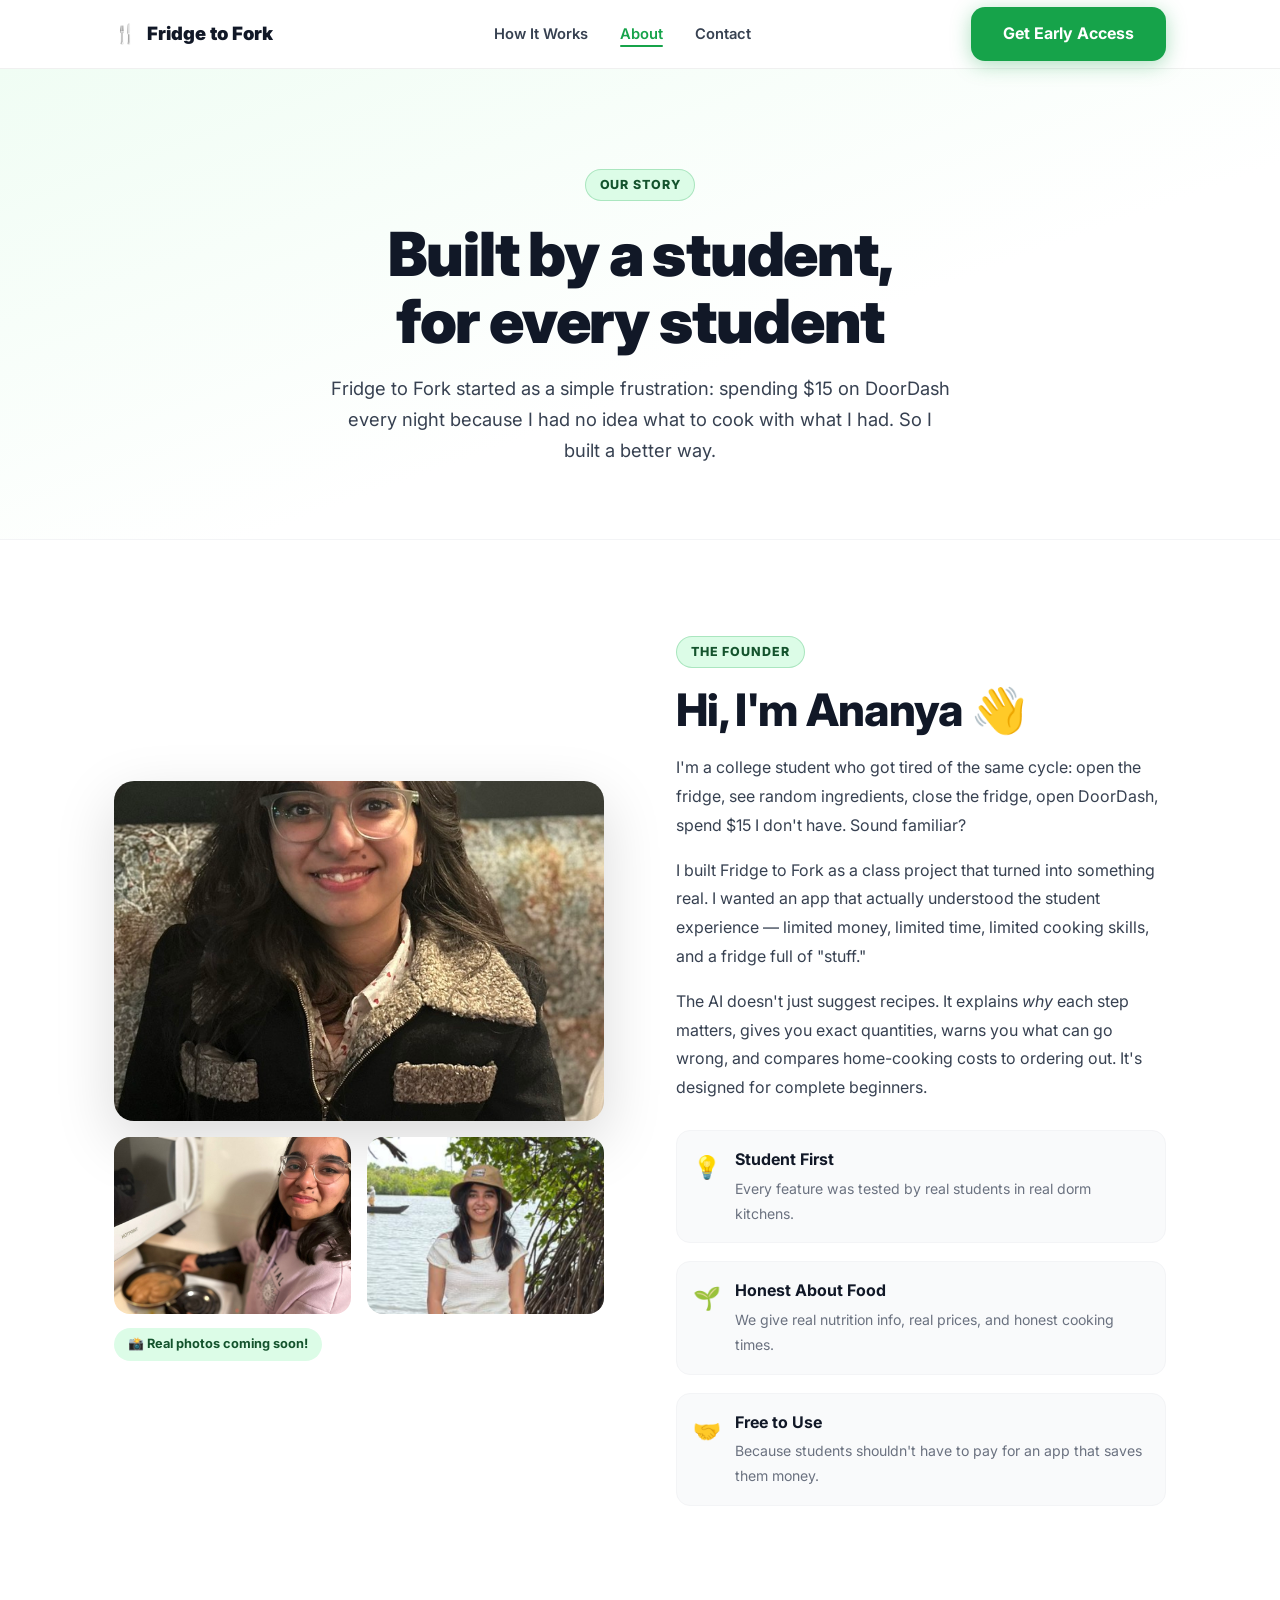
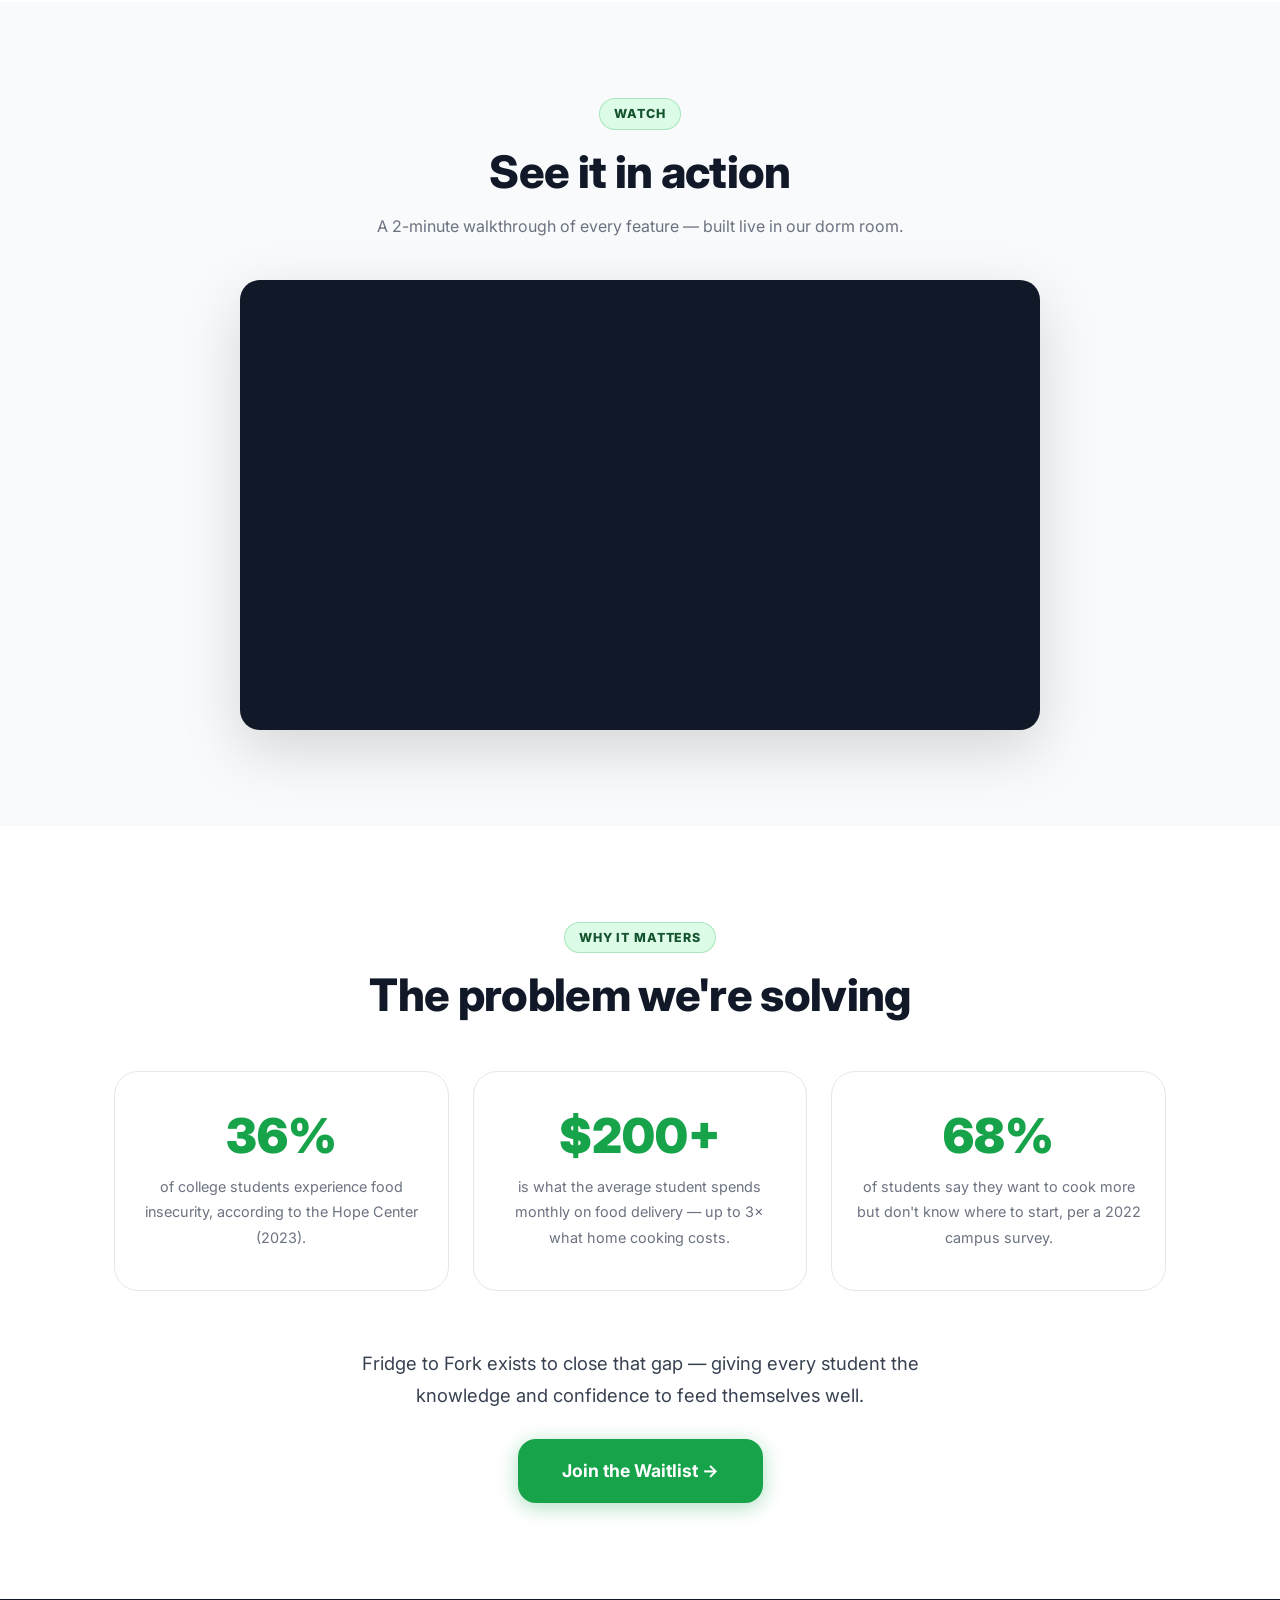
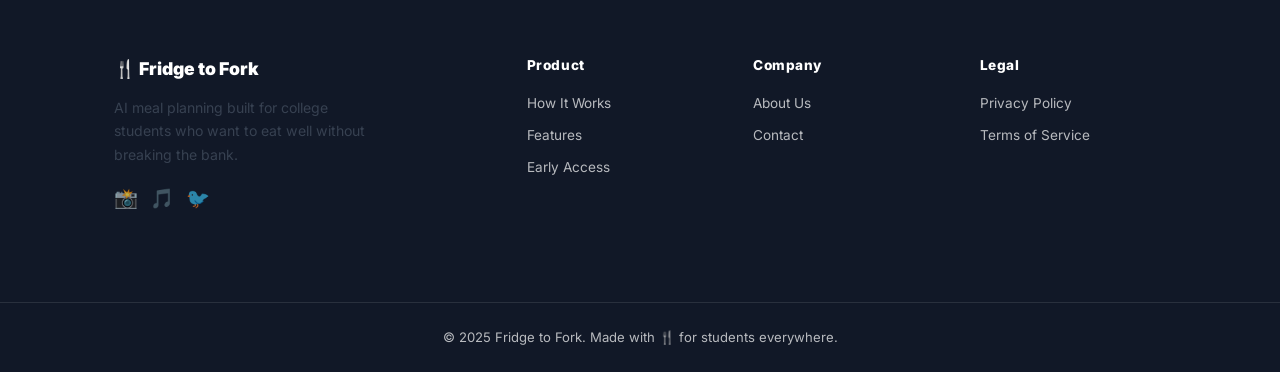
==== commit 52dee981: "Add files via upload" ====
--- a/about.html
+++ b/about.html
@@ -55,20 +55,20 @@
           <!-- Replace these src values with your actual photos -->
           <div class="photo-stack-main">
             <img
-              src="https://images.unsplash.com/photo-1543269865-cbf427effbad?w=600&q=80"
-              alt="Working on the project"
+              src="IMG_8145.jpeg"
+              alt="Ananya"
               class="photo-stack-img photo-main"
             />
           </div>
           <div class="photo-stack-secondary">
             <img
-              src="https://images.unsplash.com/photo-1498837167922-ddd27525d352?w=400&q=80"
+              src="IMG_9504.png"
               alt="Cooking in the dorm"
               class="photo-stack-img photo-sec photo-sec-1"
             />
             <img
-              src="https://images.unsplash.com/photo-1522071820081-009f0129c71c?w=400&q=80"
-              alt="Team collaboration"
+              src="View recent photos 3.png"
+              alt="Outdoors"
               class="photo-stack-img photo-sec photo-sec-2"
             />
           </div>
@@ -125,22 +125,15 @@
         <p>A 2-minute walkthrough of every feature — built live in our dorm room.</p>
       </div>
       <div class="video-embed-wrap fade-in" style="animation-delay:.1s">
-        <!-- Replace with your actual YouTube/Vimeo embed URL -->
-        <div class="video-placeholder">
-          <div class="video-play-btn">▶</div>
-          <div class="video-placeholder-text">
-            <strong>Pitch Video</strong><br>
-            <span>Replace this with your YouTube embed</span>
-          </div>
-          <!-- To use a real YouTube video, replace the div above with:
-          <iframe
-            src="https://www.youtube.com/embed/YOUR_VIDEO_ID"
-            title="Fridge to Fork Demo"
-            frameborder="0"
-            allow="accelerometer; autoplay; clipboard-write; encrypted-media; gyroscope; picture-in-picture"
-            allowfullscreen>
-          </iframe>
-          -->
+        <iframe
+          src="https://psu.mediaspace.kaltura.com/embed/secure/iframe/entryId/1_mdeof1w5"
+          allowfullscreen
+          webkitallowfullscreen
+          mozallowfullscreen
+          allow="autoplay *; fullscreen *; encrypted-media *"
+          frameborder="0"
+          title="Fridge to Fork Pitch Video">
+        </iframe>
         </div>
       </div>
     </div>
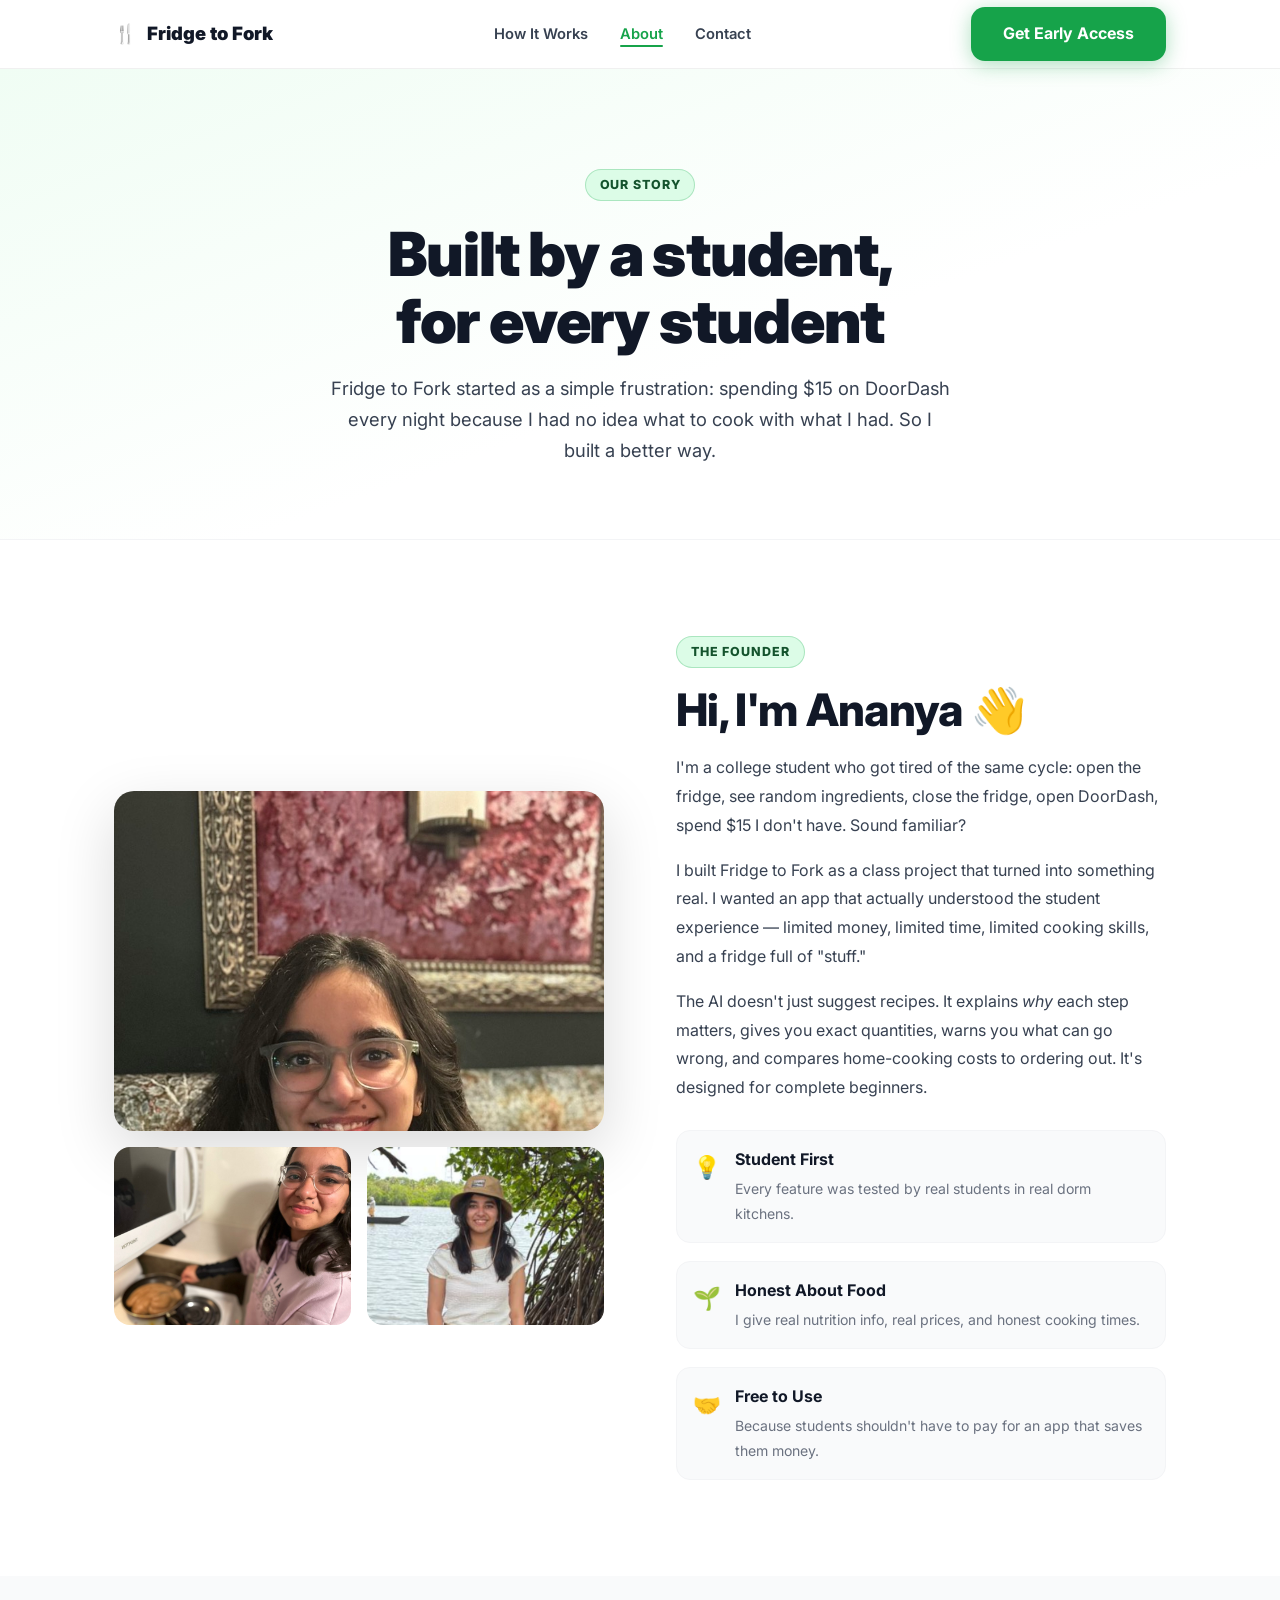
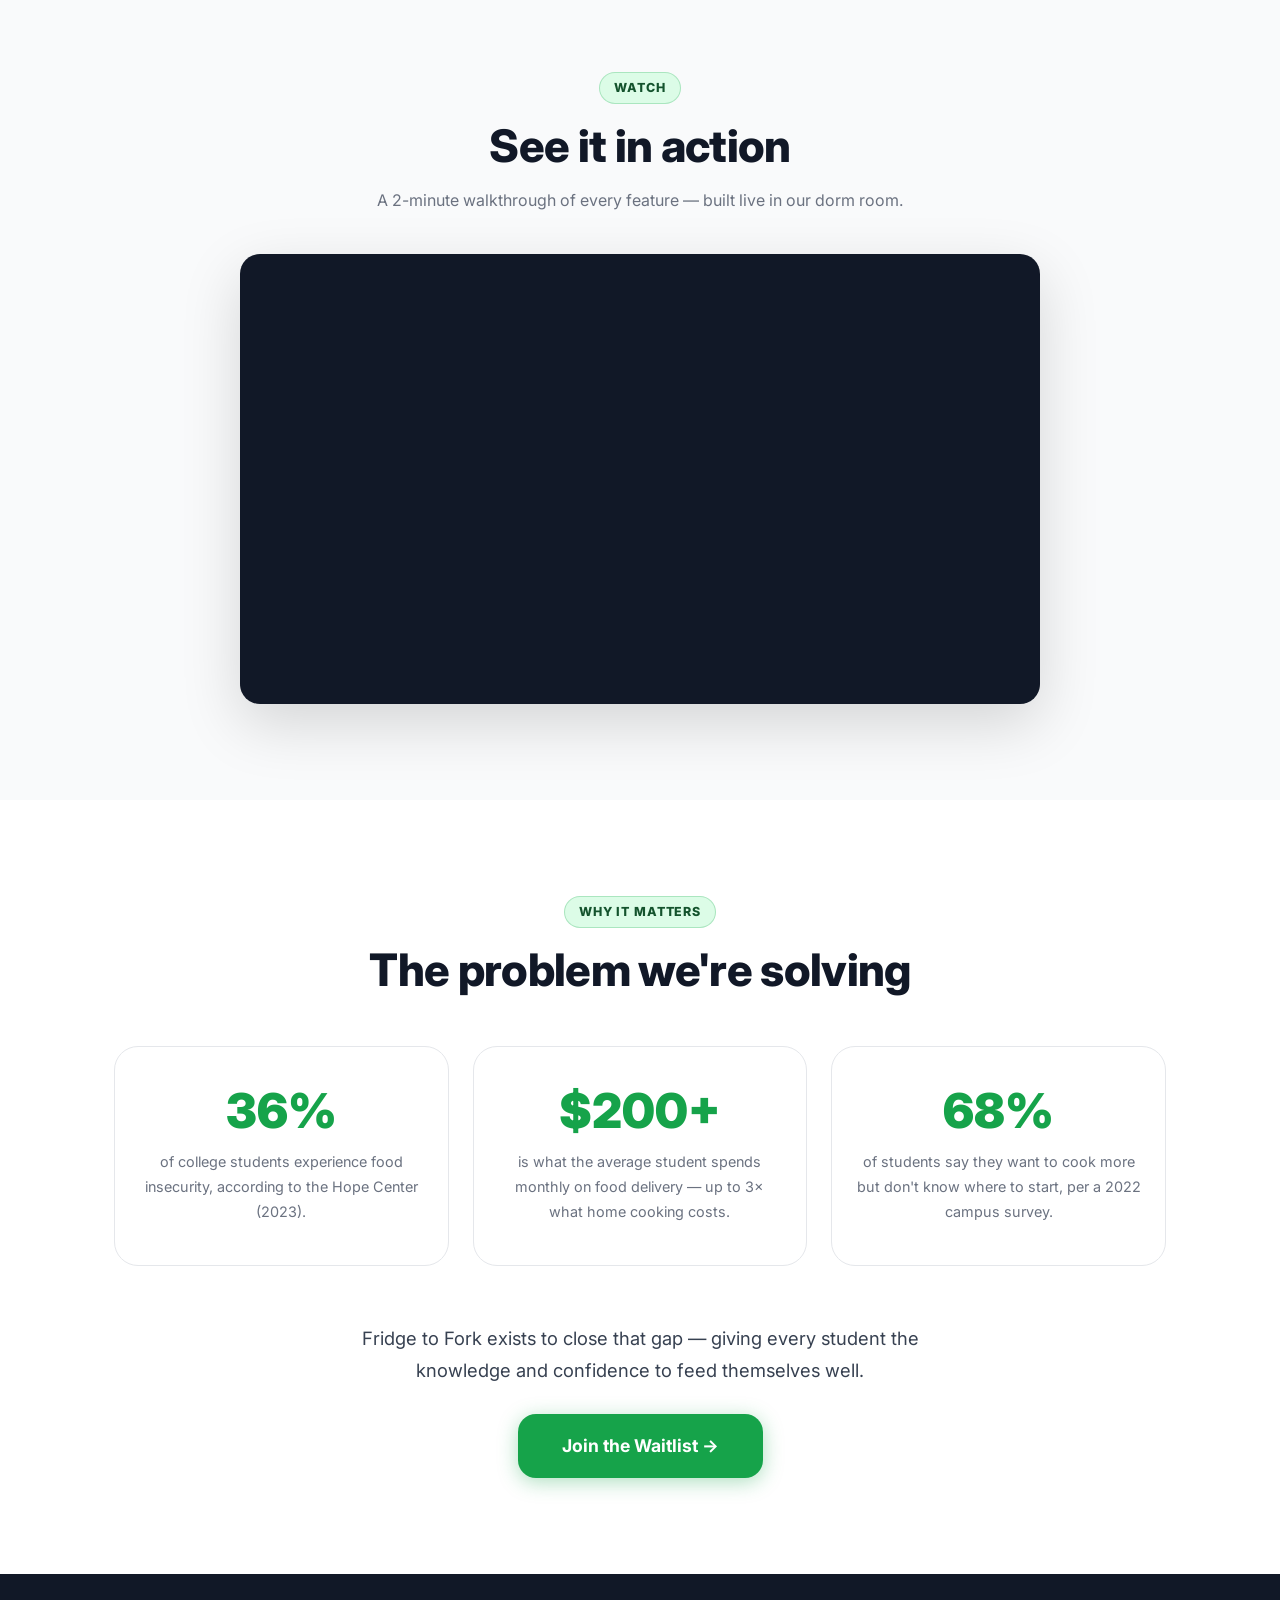
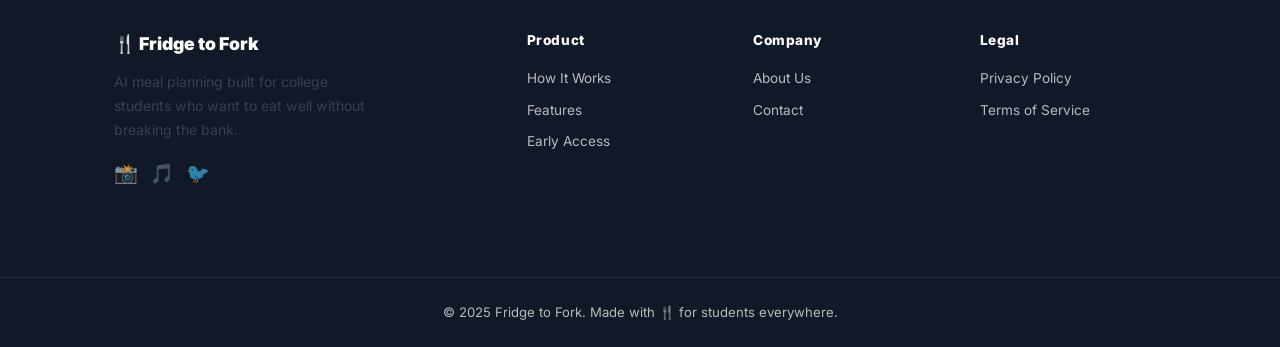
==== commit 76dd296b: "Add files via upload" ====
--- a/about.html
+++ b/about.html
@@ -58,6 +58,7 @@
               src="IMG_8145.jpeg"
               alt="Ananya"
               class="photo-stack-img photo-main"
+              style="object-position: center top;"
             />
           </div>
           <div class="photo-stack-secondary">
@@ -71,9 +72,6 @@
               alt="Outdoors"
               class="photo-stack-img photo-sec photo-sec-2"
             />
-          </div>
-          <div class="photo-float-badge">
-            📸 Real photos coming soon!
           </div>
         </div>
         <div class="about-founder-text fade-in" style="animation-delay:.1s">
@@ -100,7 +98,7 @@
               <span class="val-icon">🌱</span>
               <div>
                 <strong>Honest About Food</strong>
-                <p>We give real nutrition info, real prices, and honest cooking times.</p>
+                <p>I give real nutrition info, real prices, and honest cooking times.</p>
               </div>
             </div>
             <div class="founder-val">
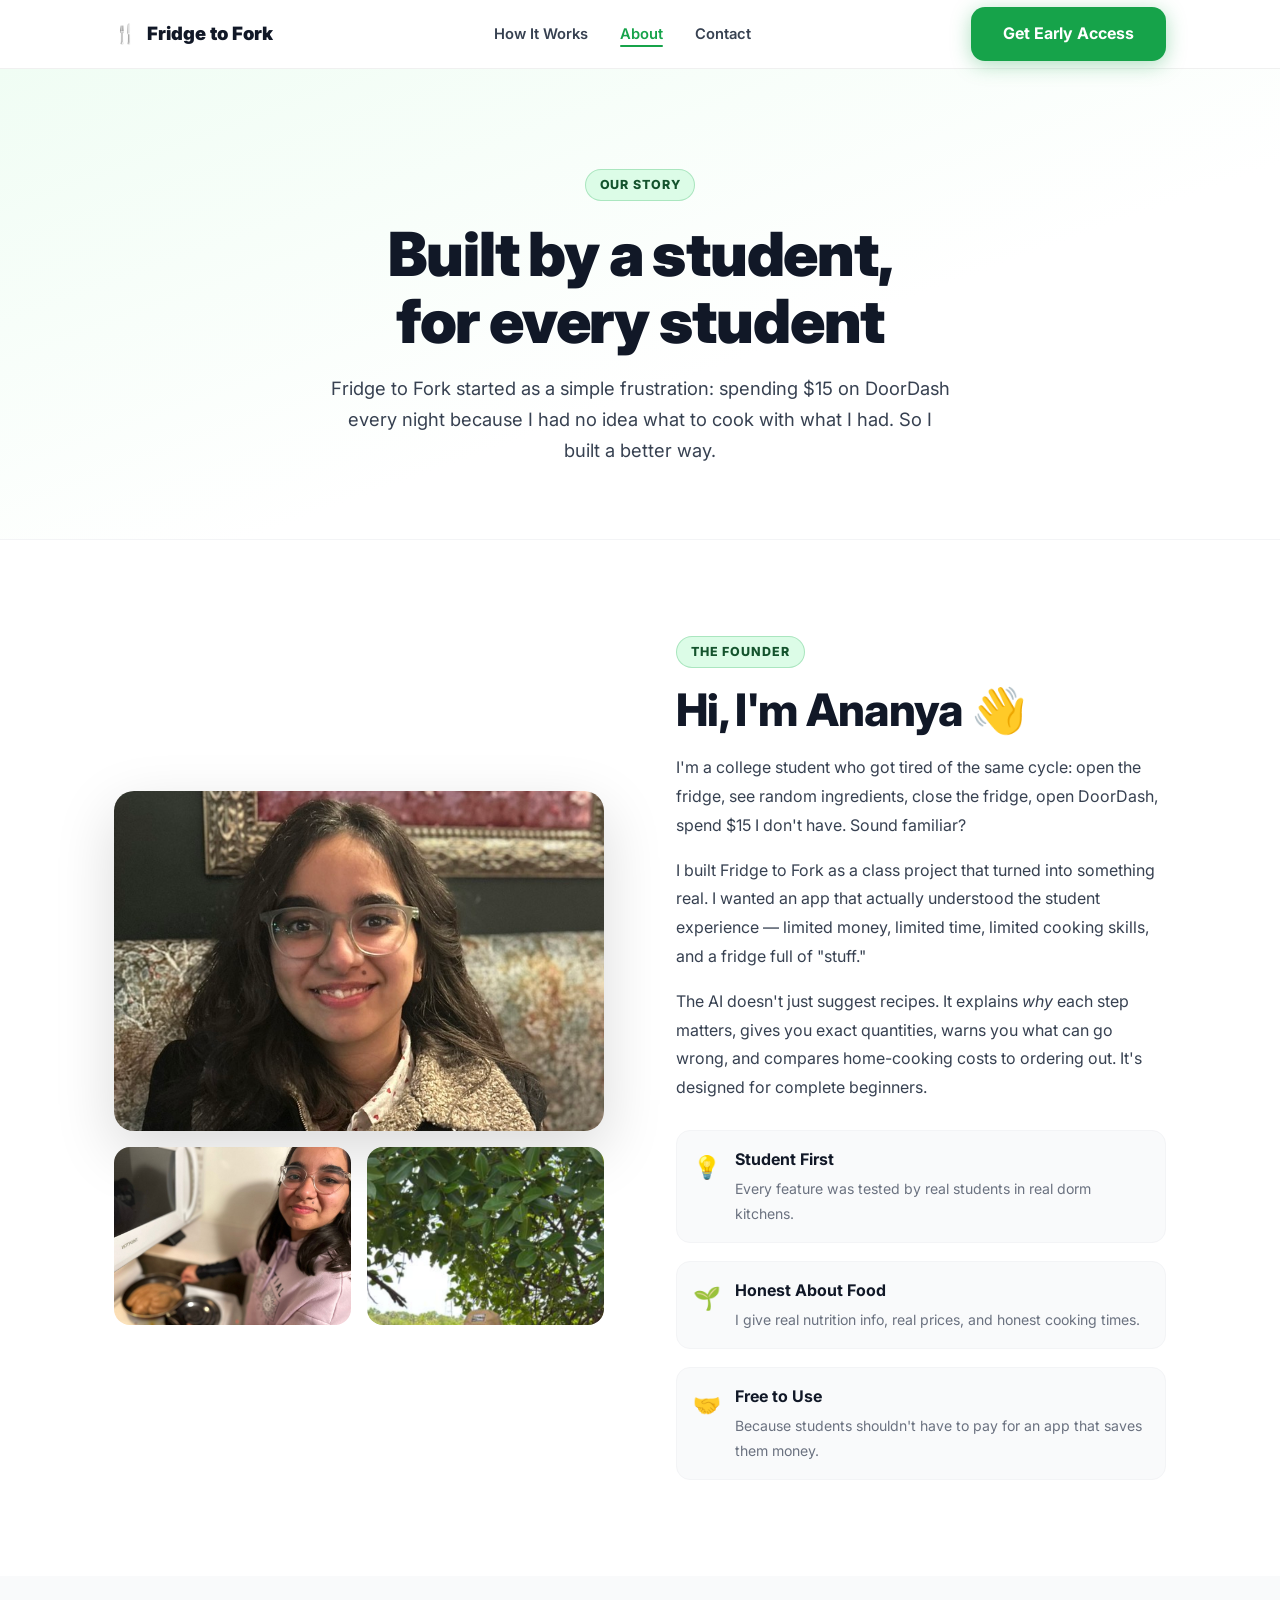
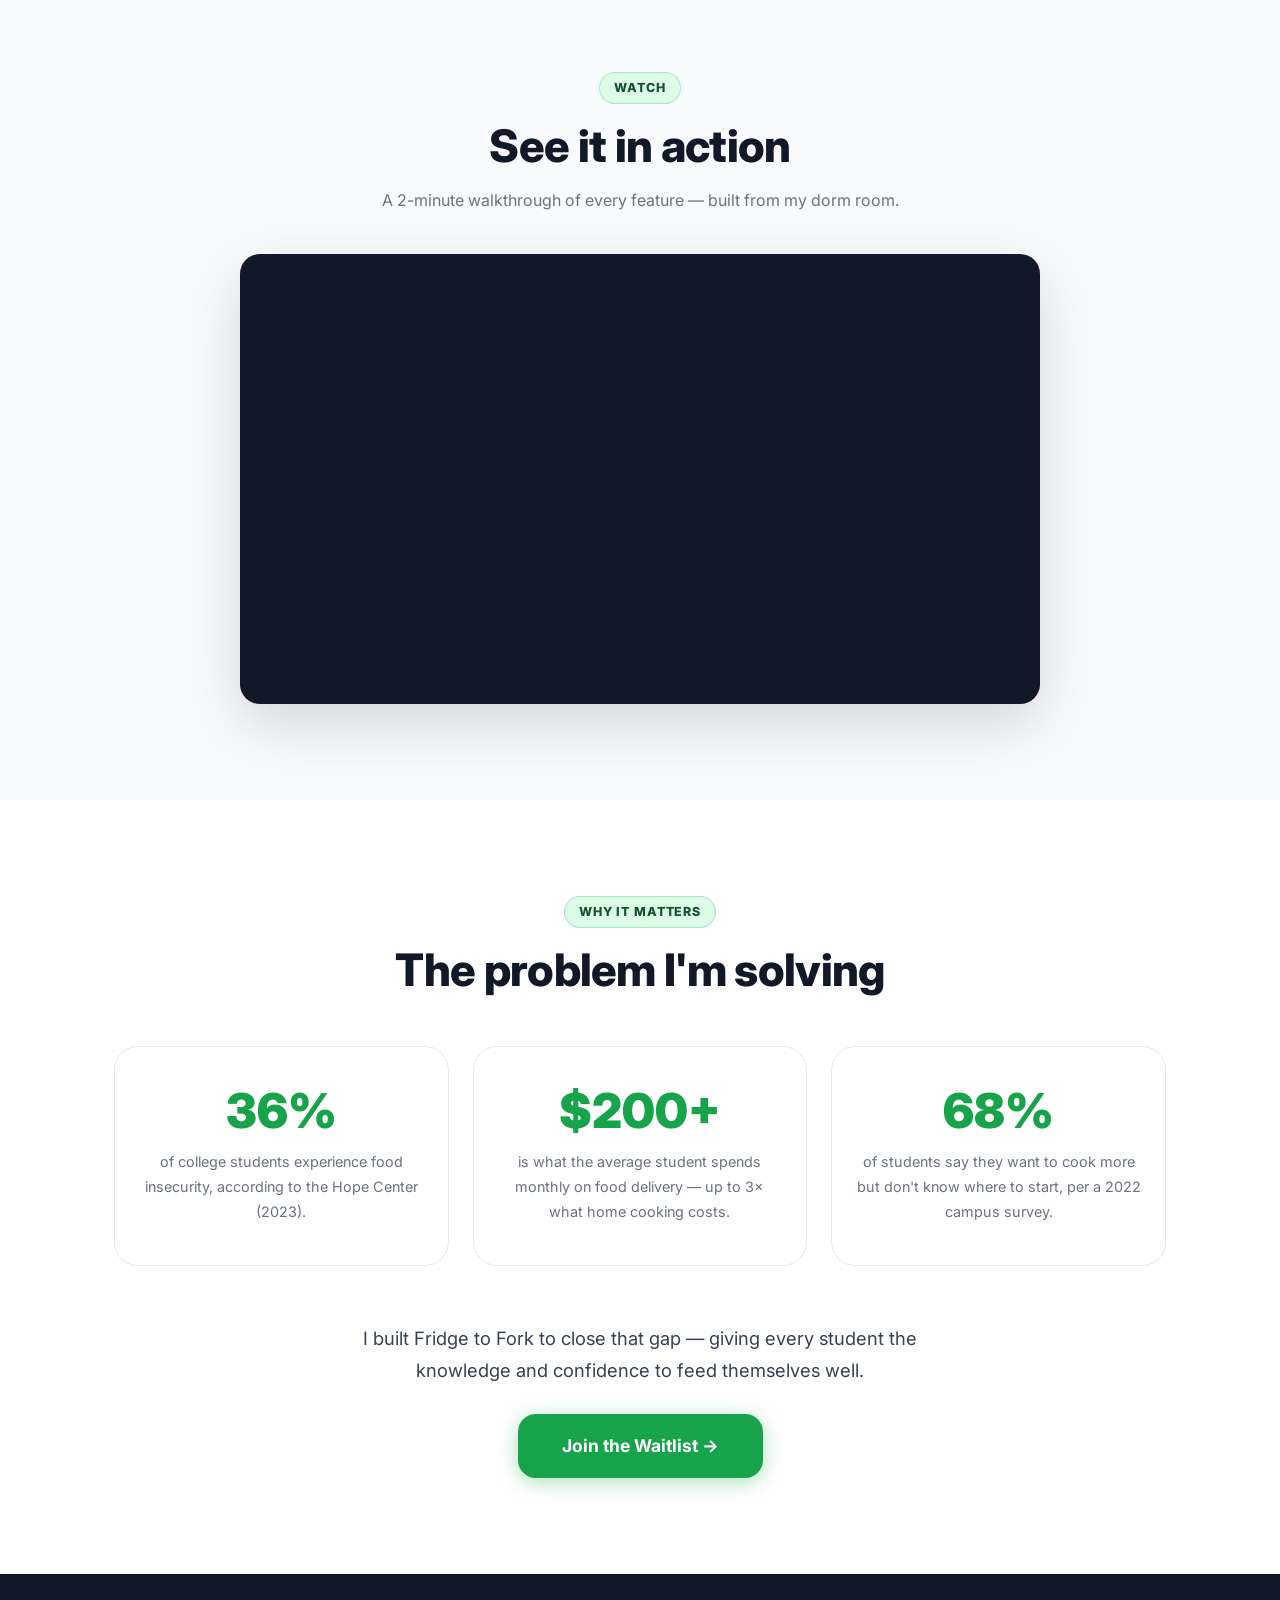
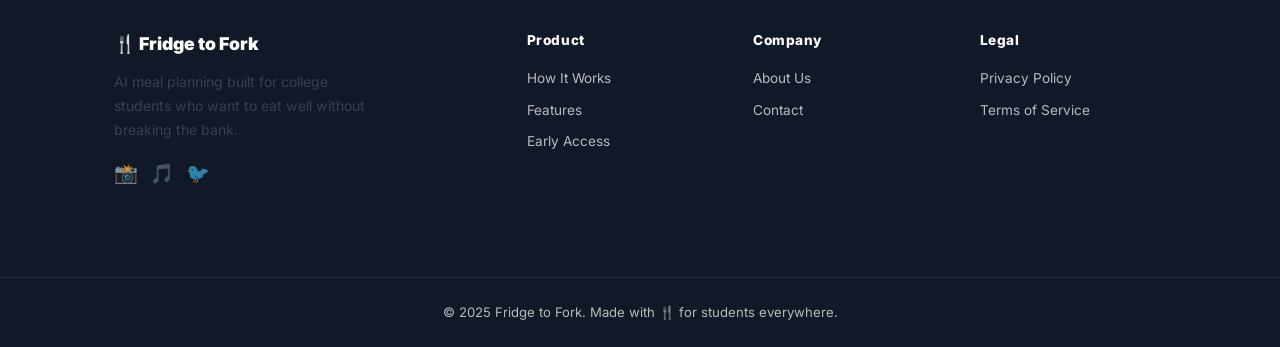
==== commit 0f59e8cd: "Add files via upload" ====
--- a/about.html
+++ b/about.html
@@ -58,7 +58,7 @@
               src="IMG_8145.jpeg"
               alt="Ananya"
               class="photo-stack-img photo-main"
-              style="object-position: center top;"
+              style="object-fit:cover; object-position: center 28%;"
             />
           </div>
           <div class="photo-stack-secondary">
@@ -66,11 +66,13 @@
               src="IMG_9504.png"
               alt="Cooking in the dorm"
               class="photo-stack-img photo-sec photo-sec-1"
+              style="object-fit:cover; object-position: center 40%;"
             />
             <img
               src="View recent photos 3.png"
               alt="Outdoors"
               class="photo-stack-img photo-sec photo-sec-2"
+              style="object-fit:cover; object-position: center 10%;"
             />
           </div>
         </div>
@@ -120,7 +122,7 @@
       <div class="section-header fade-in">
         <div class="badge">Watch</div>
         <h2>See it in action</h2>
-        <p>A 2-minute walkthrough of every feature — built live in our dorm room.</p>
+        <p>A 2-minute walkthrough of every feature — built from my dorm room.</p>
       </div>
       <div class="video-embed-wrap fade-in" style="animation-delay:.1s">
         <iframe
@@ -142,7 +144,7 @@
     <div class="container">
       <div class="section-header fade-in">
         <div class="badge">Why It Matters</div>
-        <h2>The problem we're solving</h2>
+        <h2>The problem I'm solving</h2>
       </div>
       <div class="mission-grid">
         <div class="mission-stat fade-in" style="animation-delay:.05s">
@@ -160,7 +162,7 @@
       </div>
       <div class="mission-cta fade-in" style="margin-top:56px;text-align:center">
         <p style="font-size:1.15rem;max-width:580px;margin:0 auto 28px">
-          Fridge to Fork exists to close that gap — giving every student the knowledge and confidence to feed themselves well.
+          I built Fridge to Fork to close that gap — giving every student the knowledge and confidence to feed themselves well.
         </p>
         <a href="index.html#waitlist" class="btn btn-primary btn-lg">Join the Waitlist →</a>
       </div>
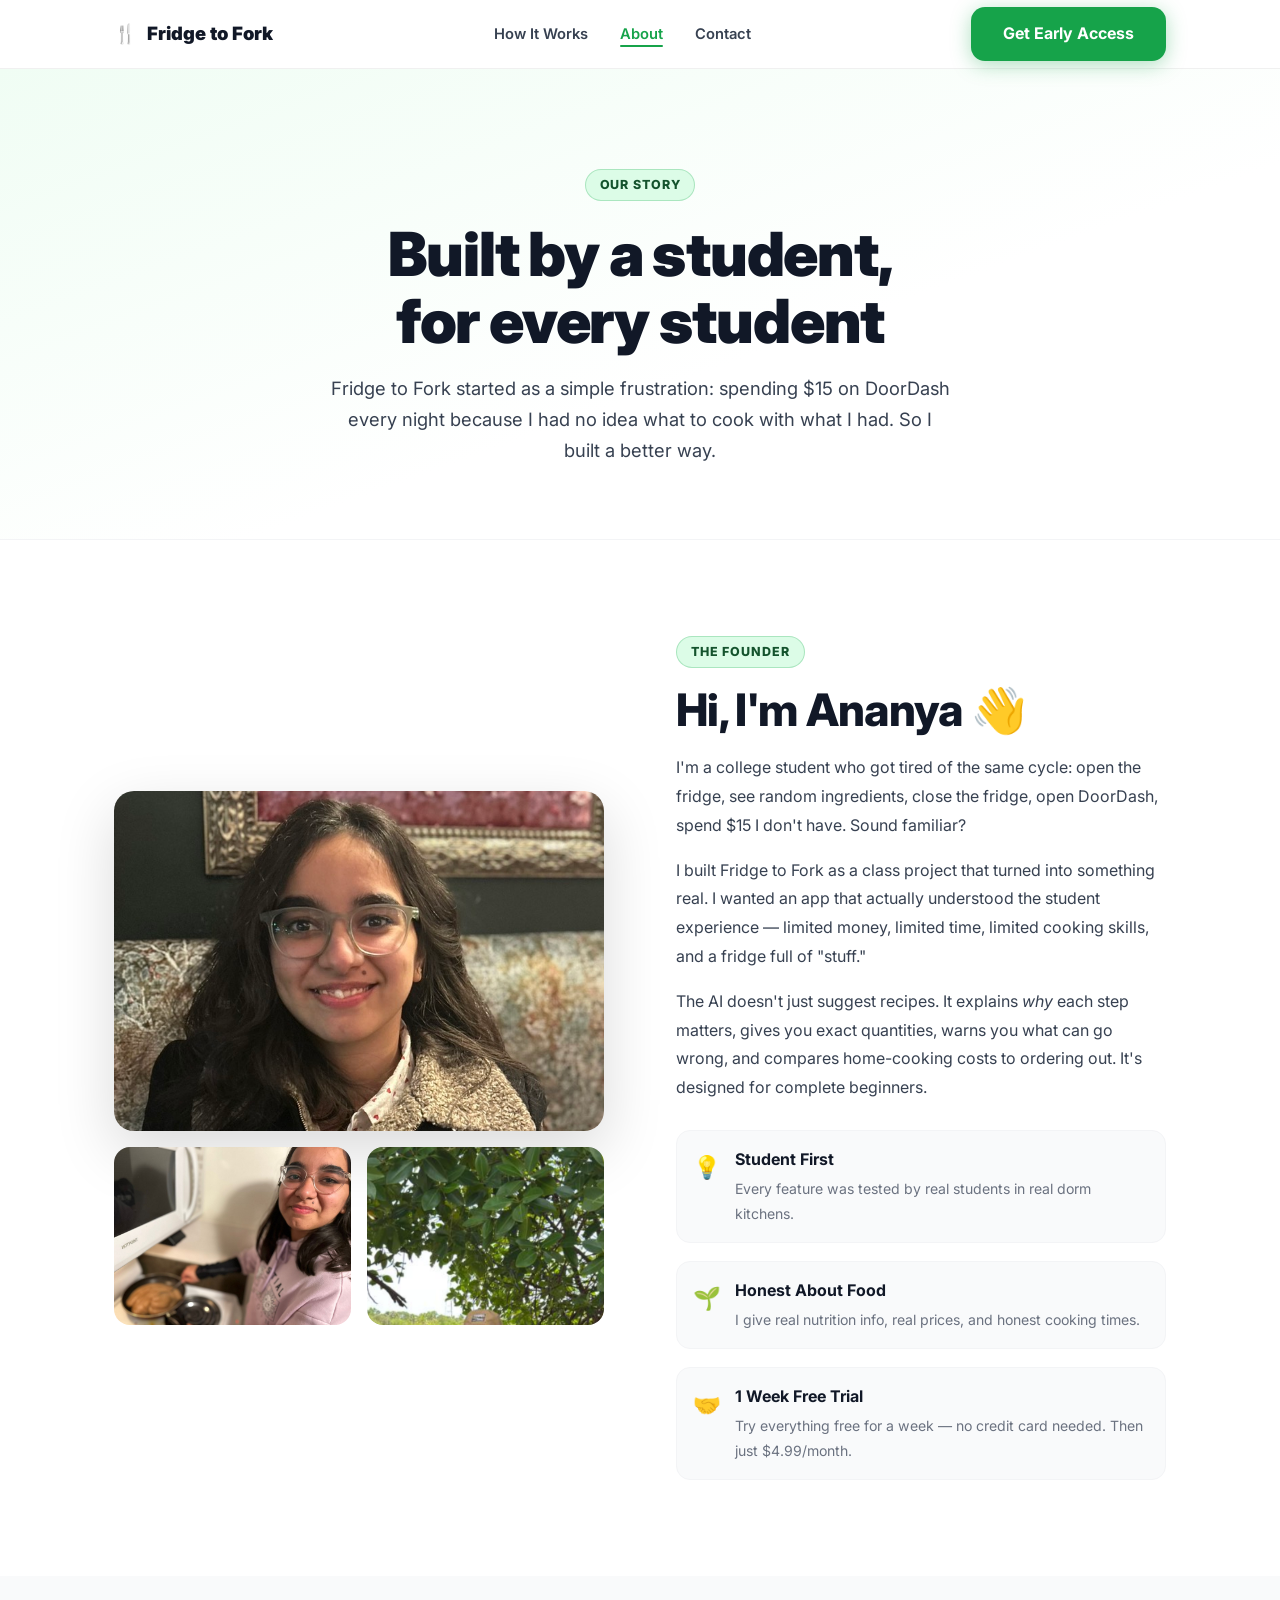
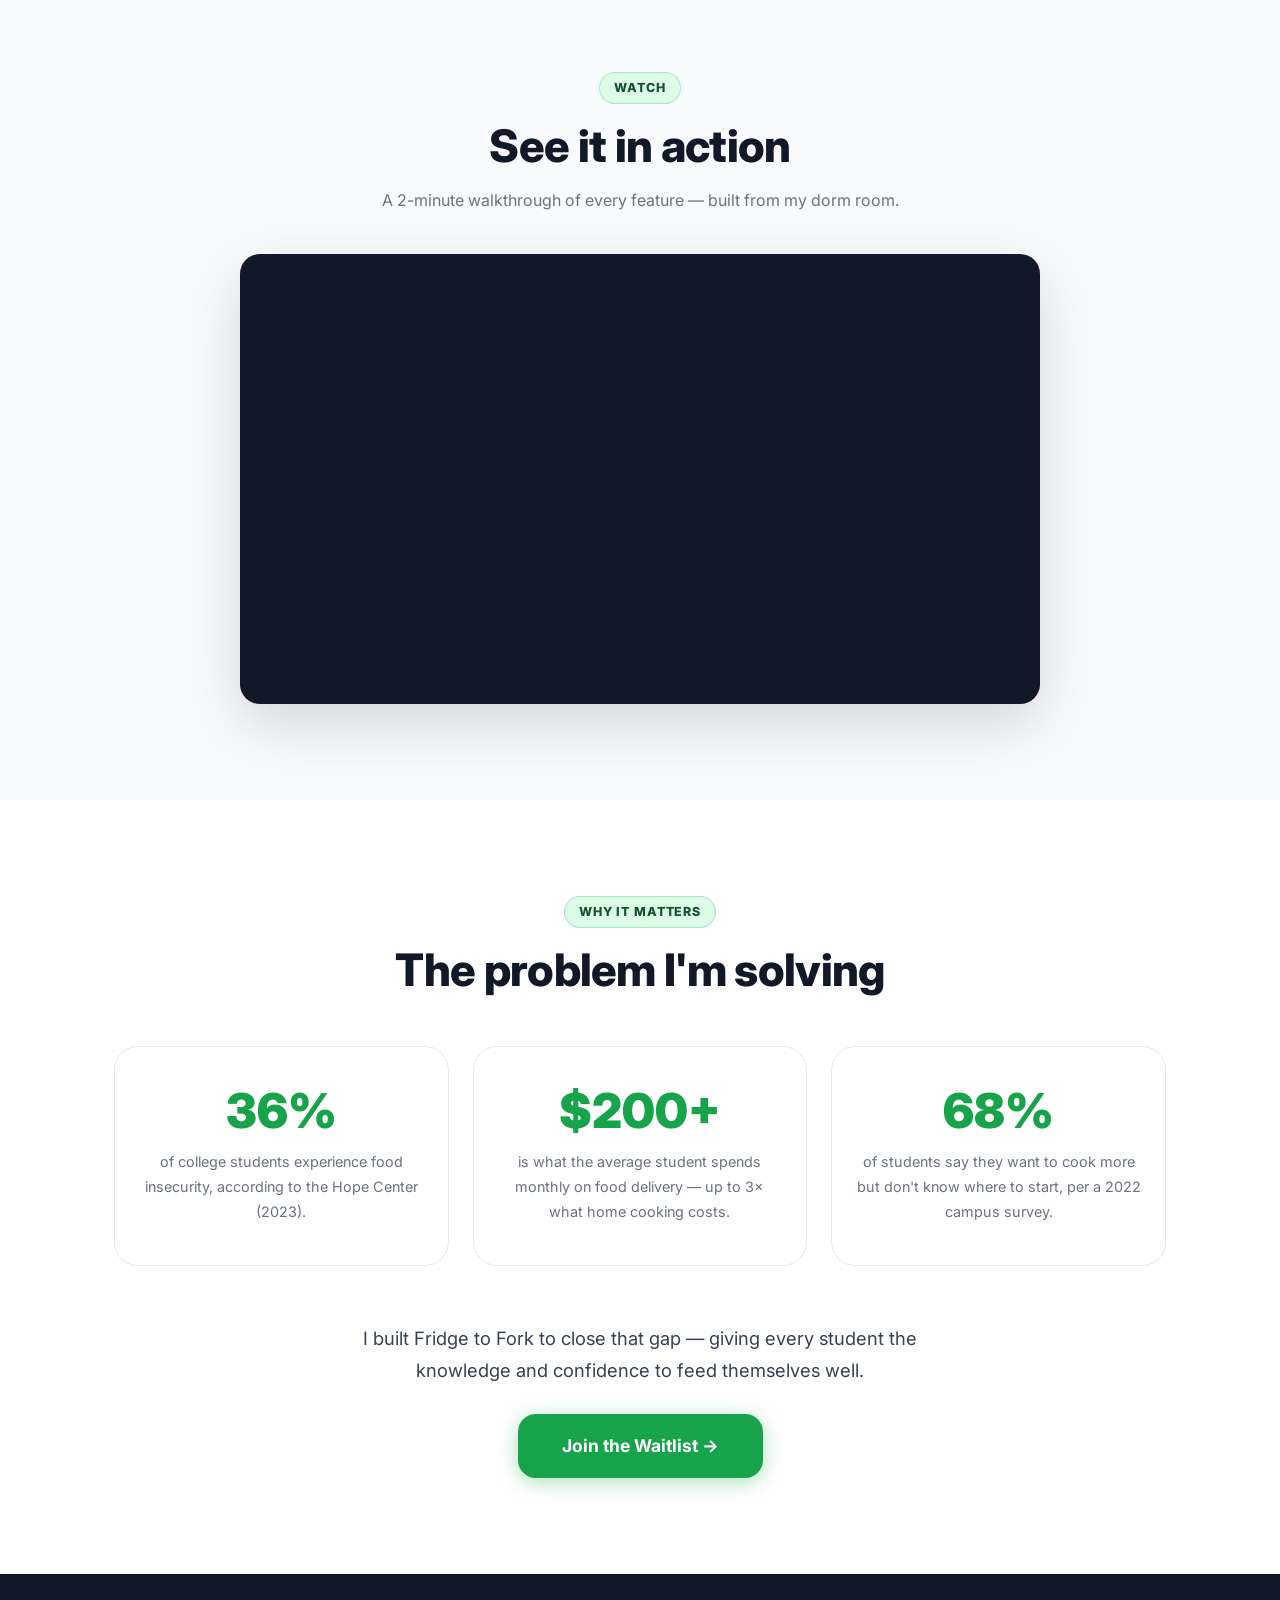
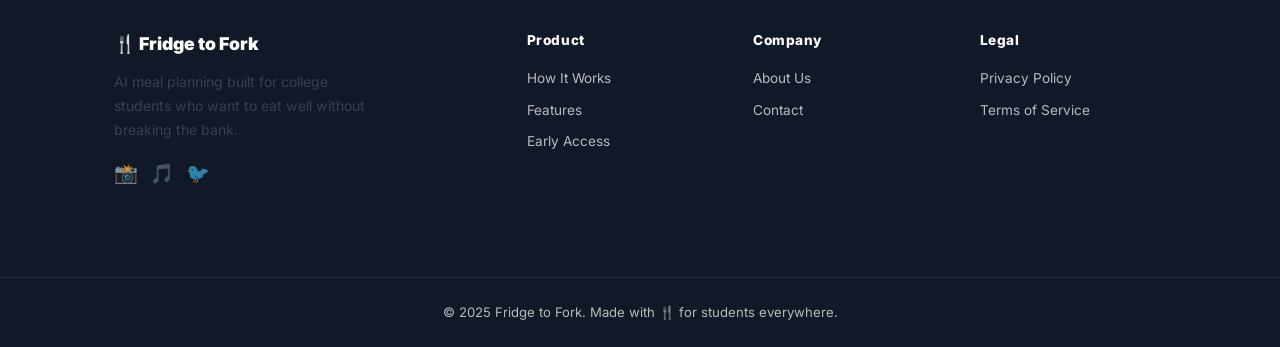
==== commit 8eca0bae: "Add files via upload" ====
--- a/about.html
+++ b/about.html
@@ -106,8 +106,8 @@
             <div class="founder-val">
               <span class="val-icon">🤝</span>
               <div>
-                <strong>Free to Use</strong>
-                <p>Because students shouldn't have to pay for an app that saves them money.</p>
+                <strong>1 Week Free Trial</strong>
+                <p>Try everything free for a week — no credit card needed. Then just $4.99/month.</p>
               </div>
             </div>
           </div>
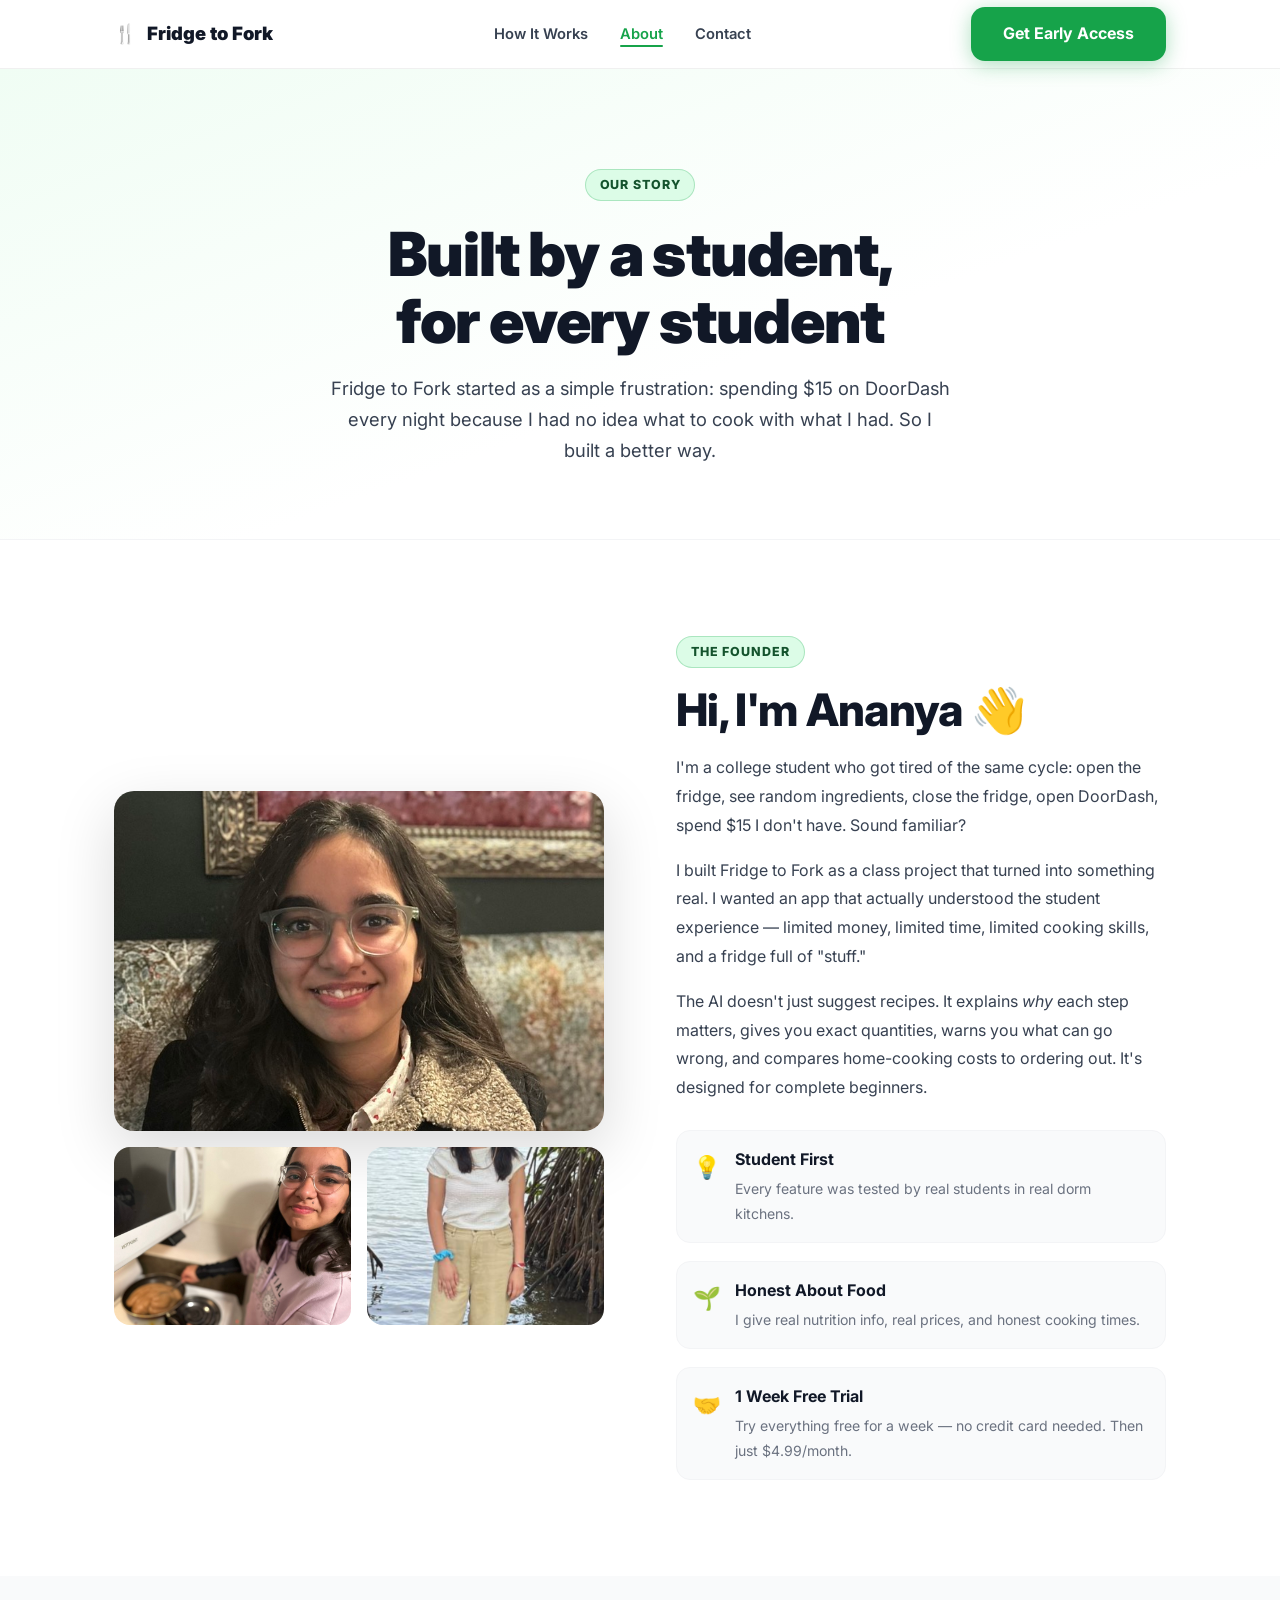
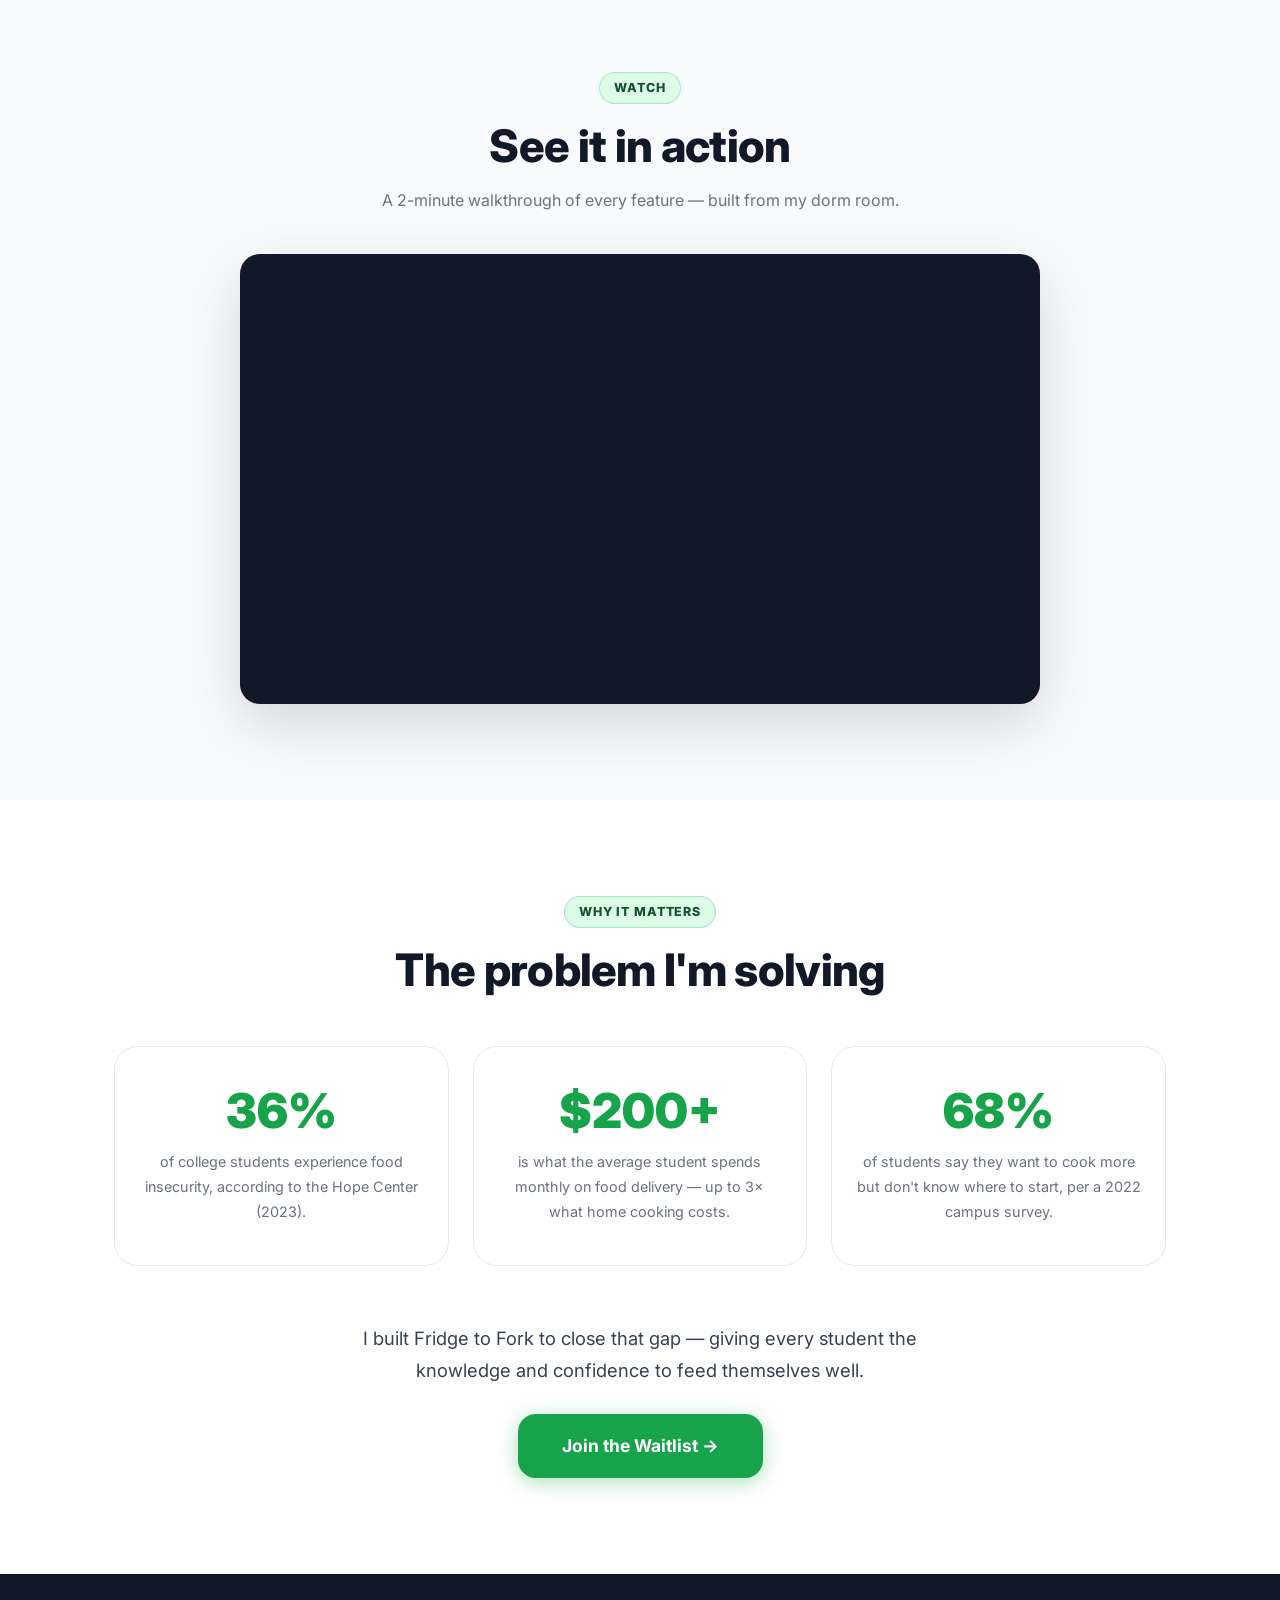
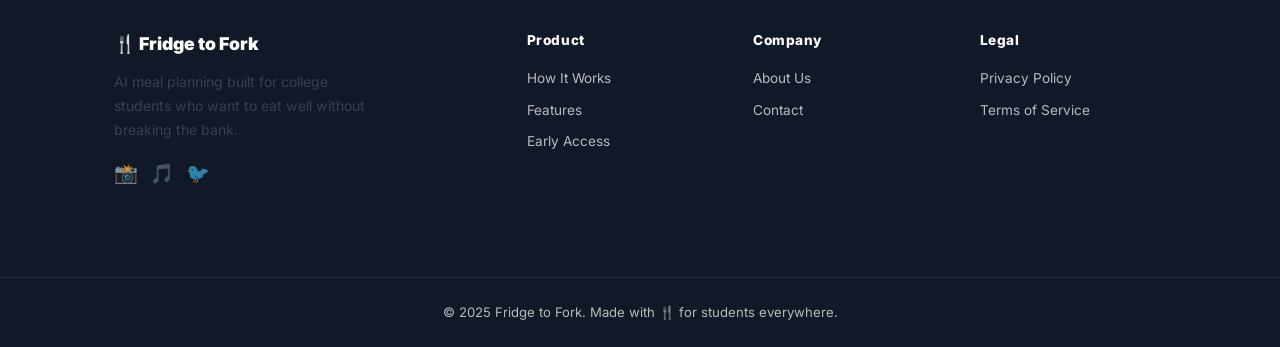
==== commit 203ae056: "Add files via upload" ====
--- a/about.html
+++ b/about.html
@@ -72,7 +72,7 @@
               src="View recent photos 3.png"
               alt="Outdoors"
               class="photo-stack-img photo-sec photo-sec-2"
-              style="object-fit:cover; object-position: center 10%;"
+              style="object-fit:cover; object-position: center 80%;"
             />
           </div>
         </div>
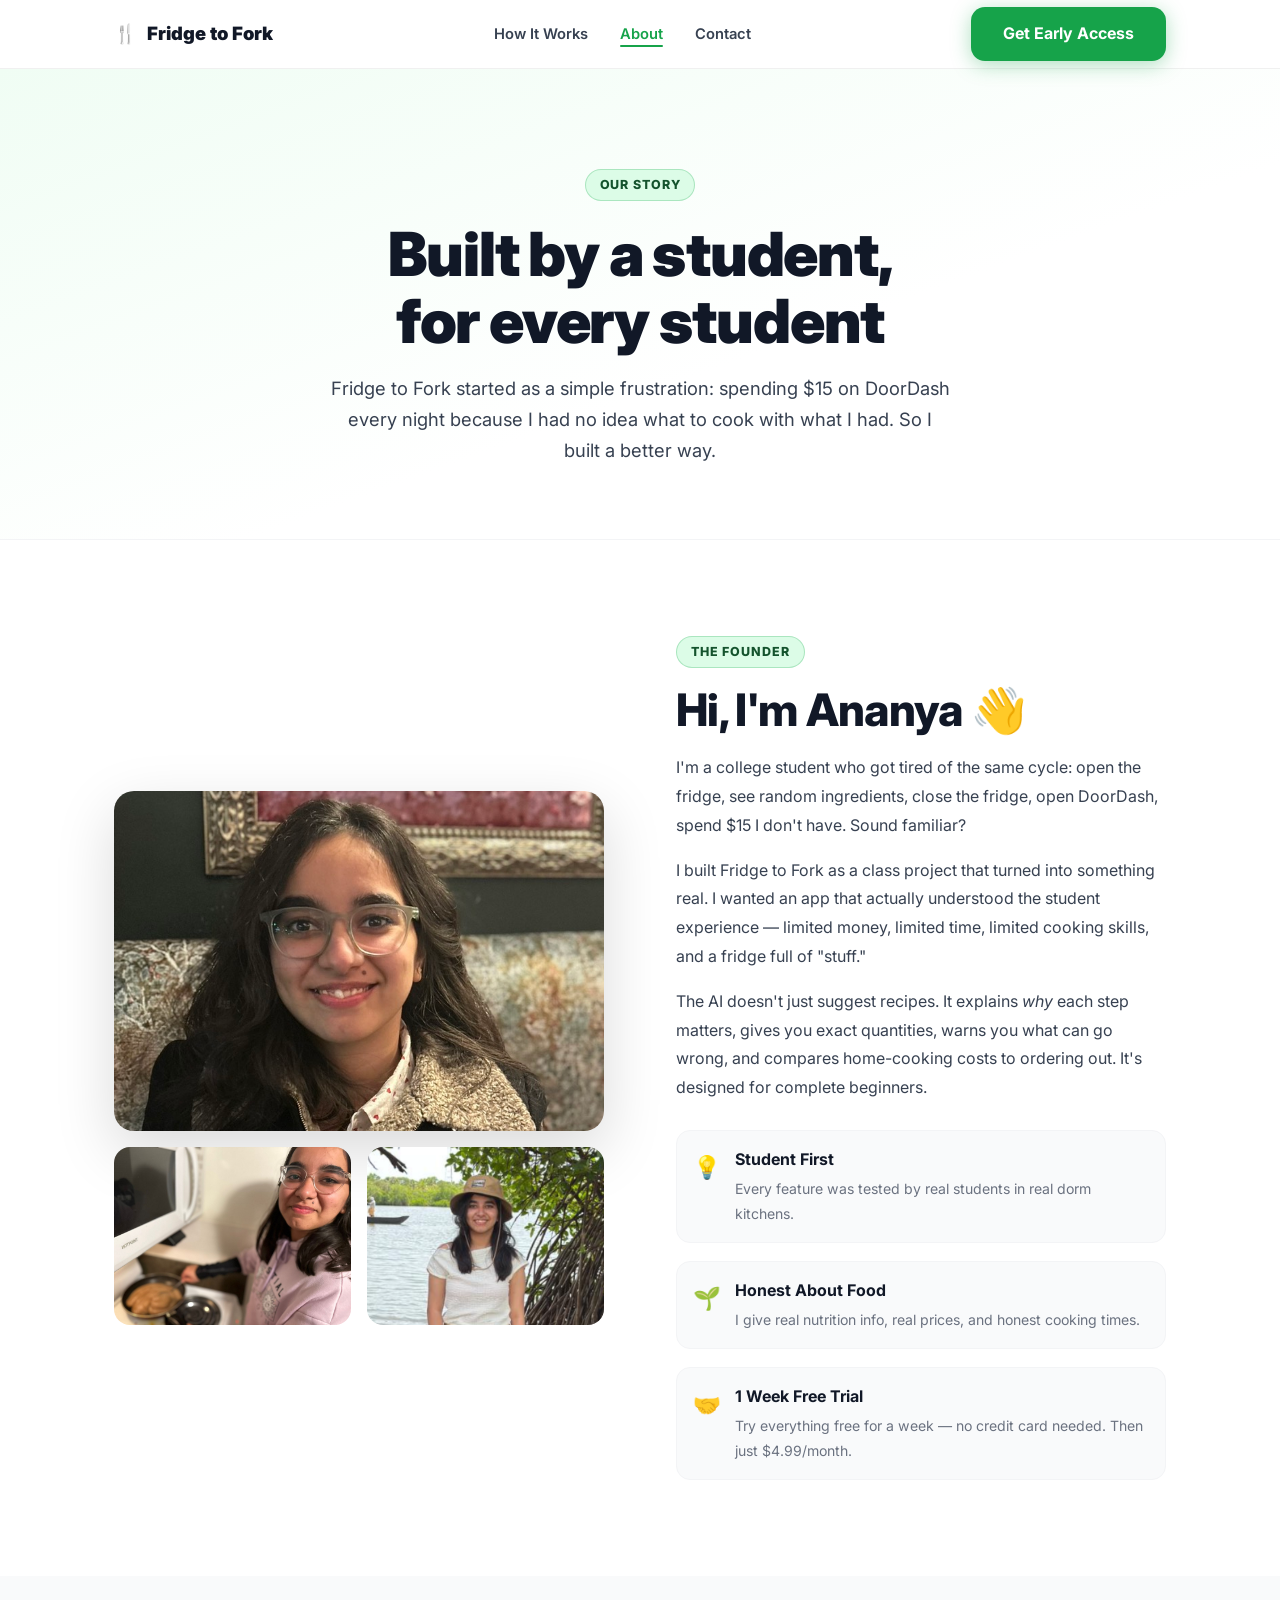
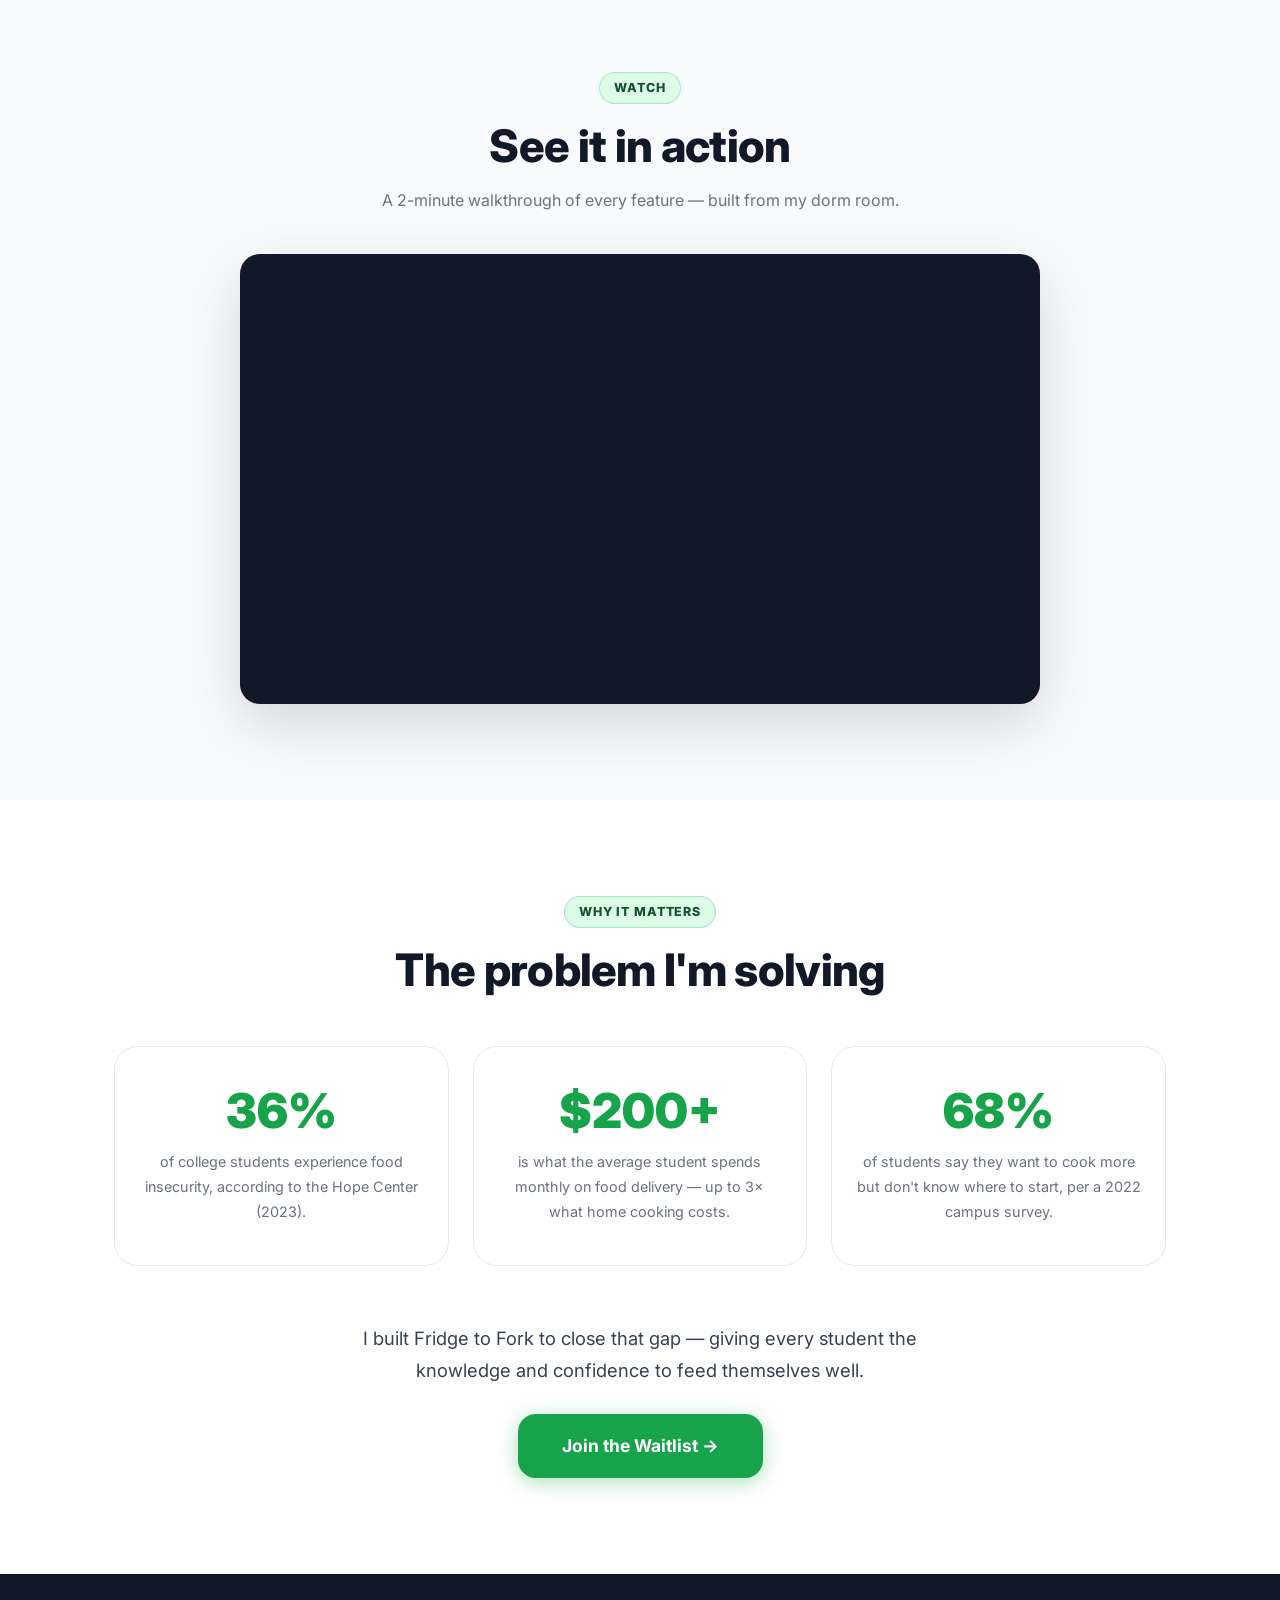
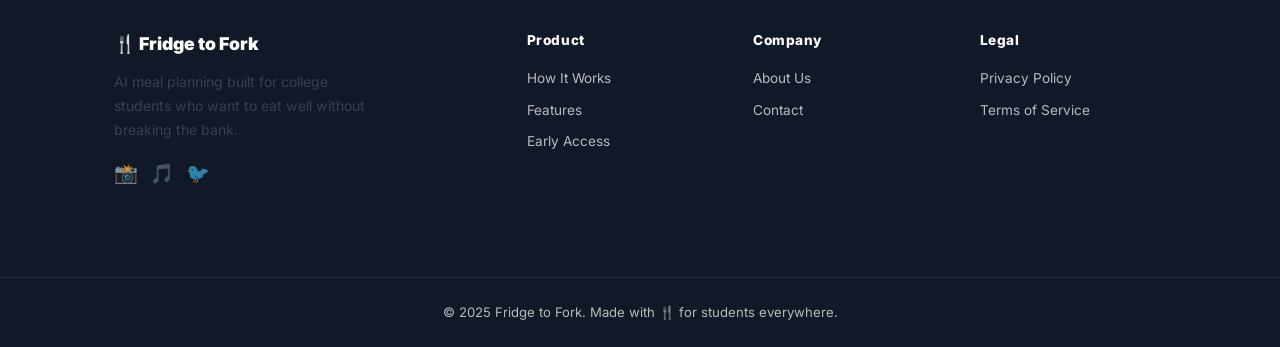
==== commit d09b1c92: "Add files via upload" ====
--- a/about.html
+++ b/about.html
@@ -72,7 +72,7 @@
               src="View recent photos 3.png"
               alt="Outdoors"
               class="photo-stack-img photo-sec photo-sec-2"
-              style="object-fit:cover; object-position: center 80%;"
+              style="object-fit:cover; object-position: center 50%;"
             />
           </div>
         </div>
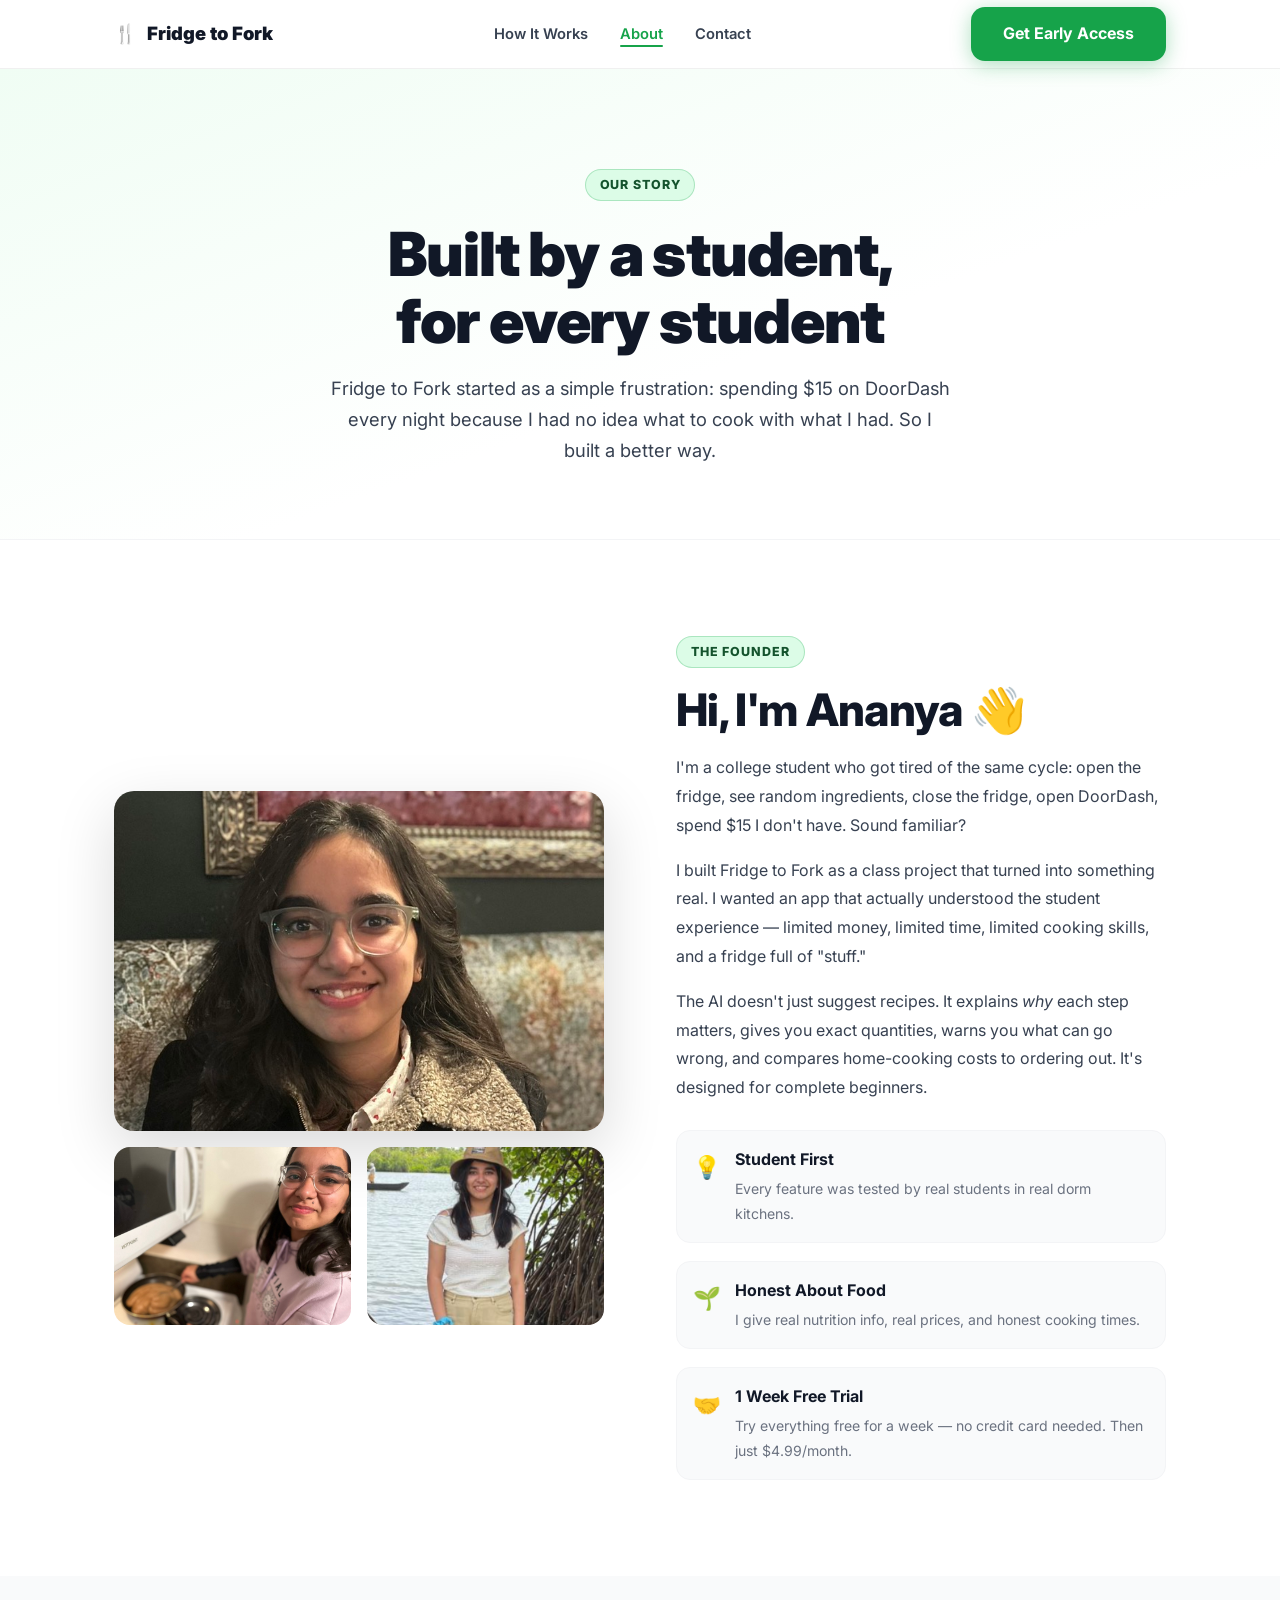
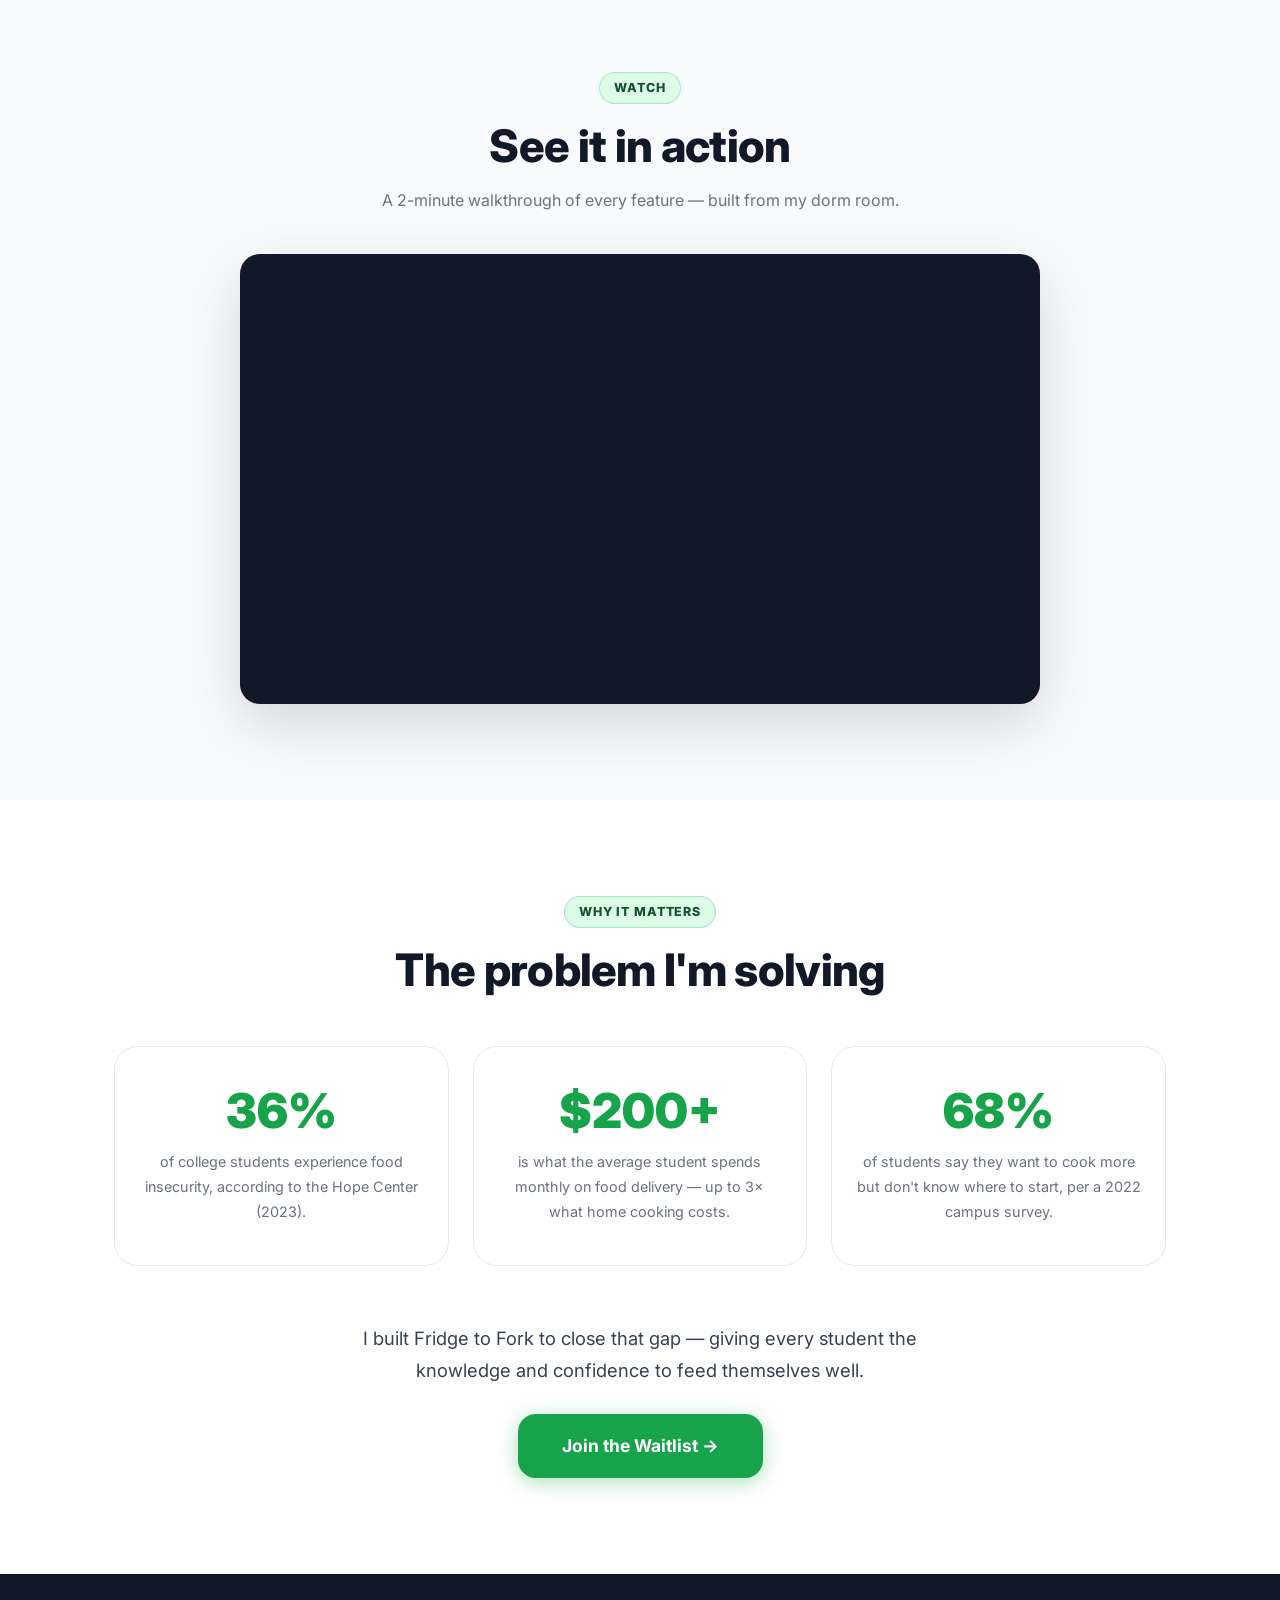
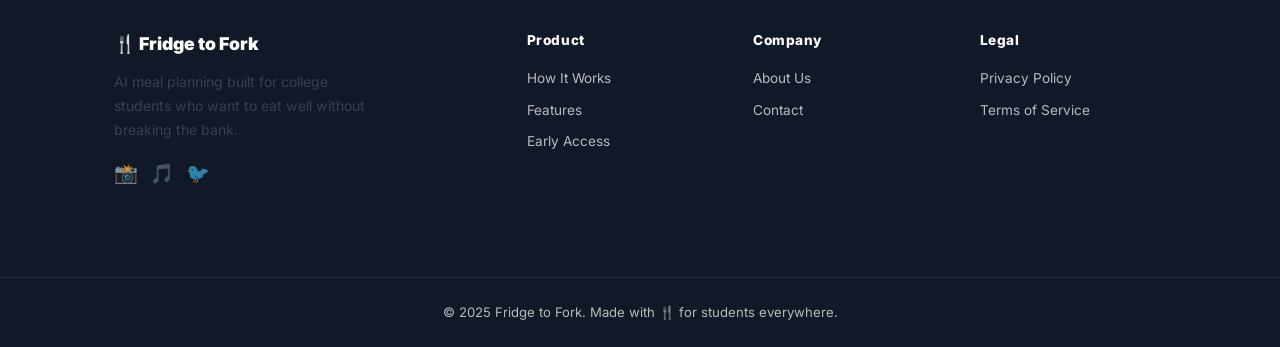
==== commit 7e5ecede: "Add files via upload" ====
--- a/about.html
+++ b/about.html
@@ -72,7 +72,7 @@
               src="View recent photos 3.png"
               alt="Outdoors"
               class="photo-stack-img photo-sec photo-sec-2"
-              style="object-fit:cover; object-position: center 50%;"
+              style="object-fit:cover; object-position: center 60%;"
             />
           </div>
         </div>
